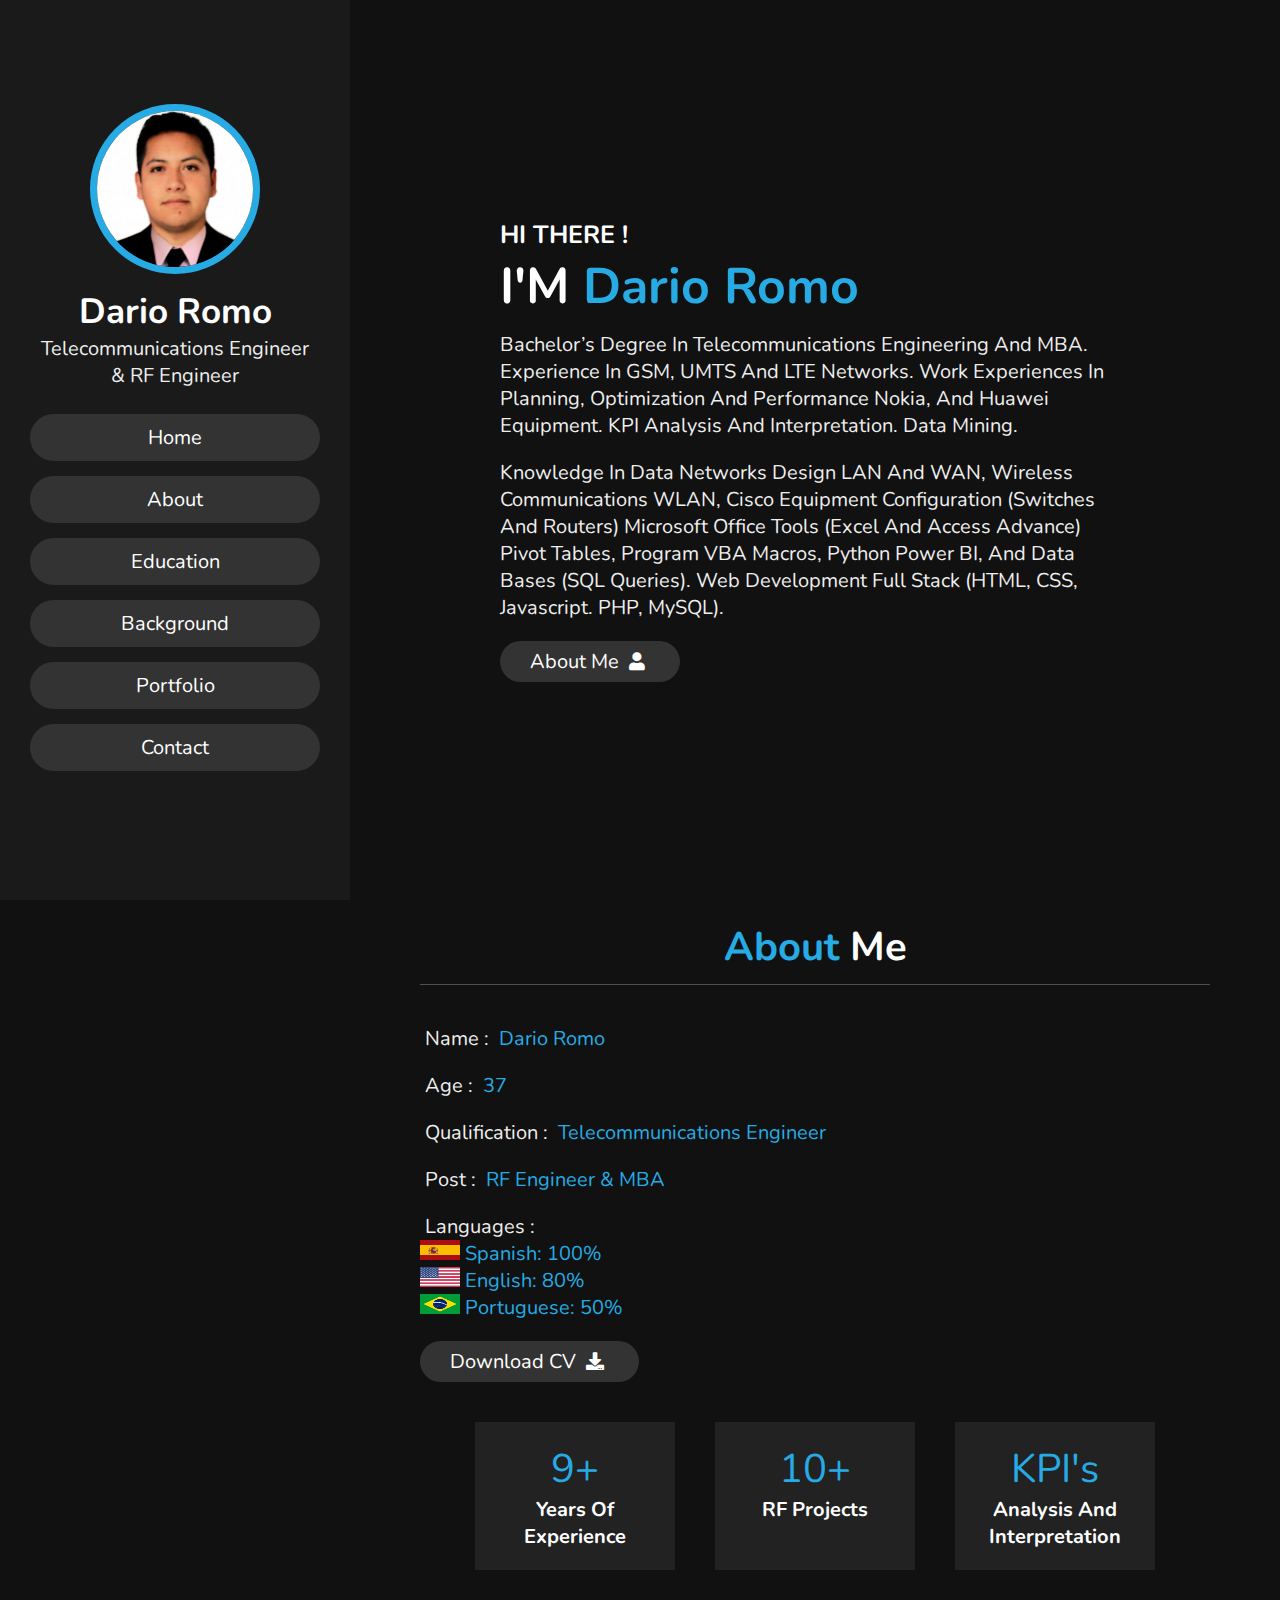
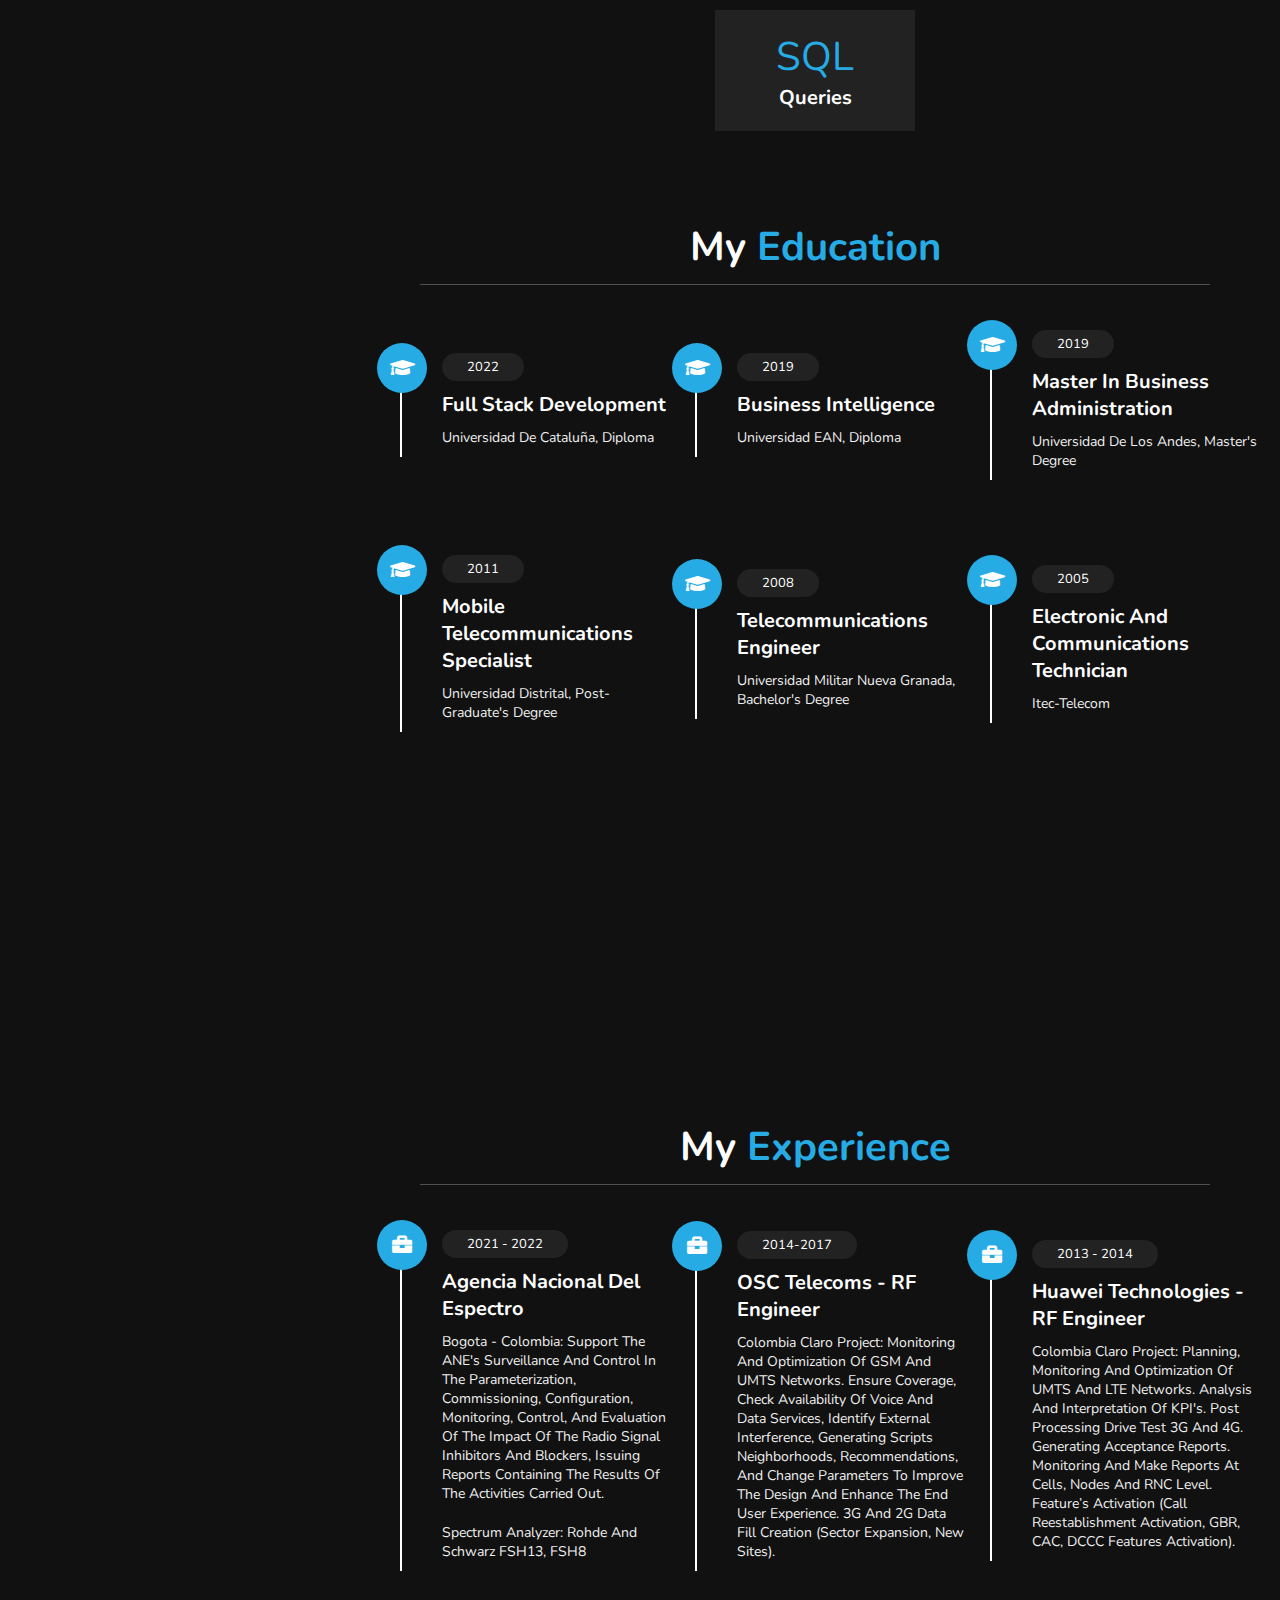
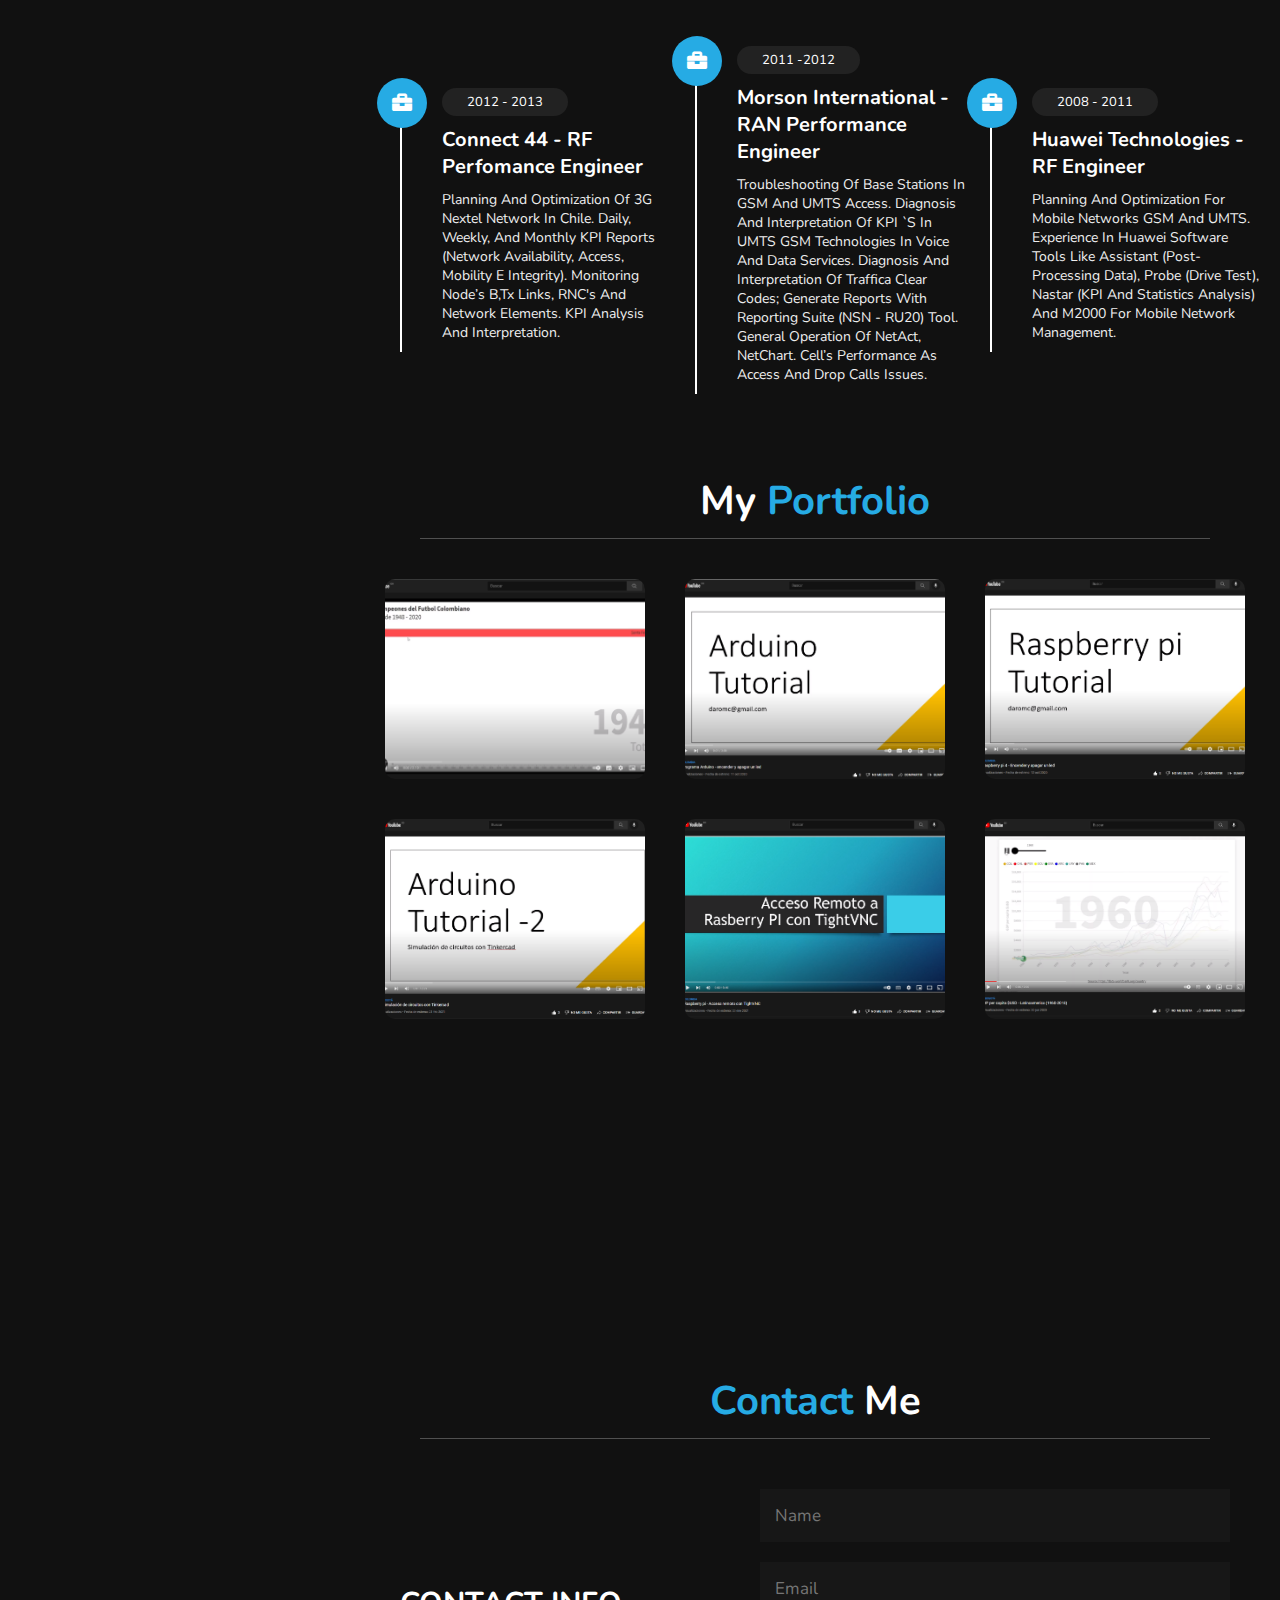
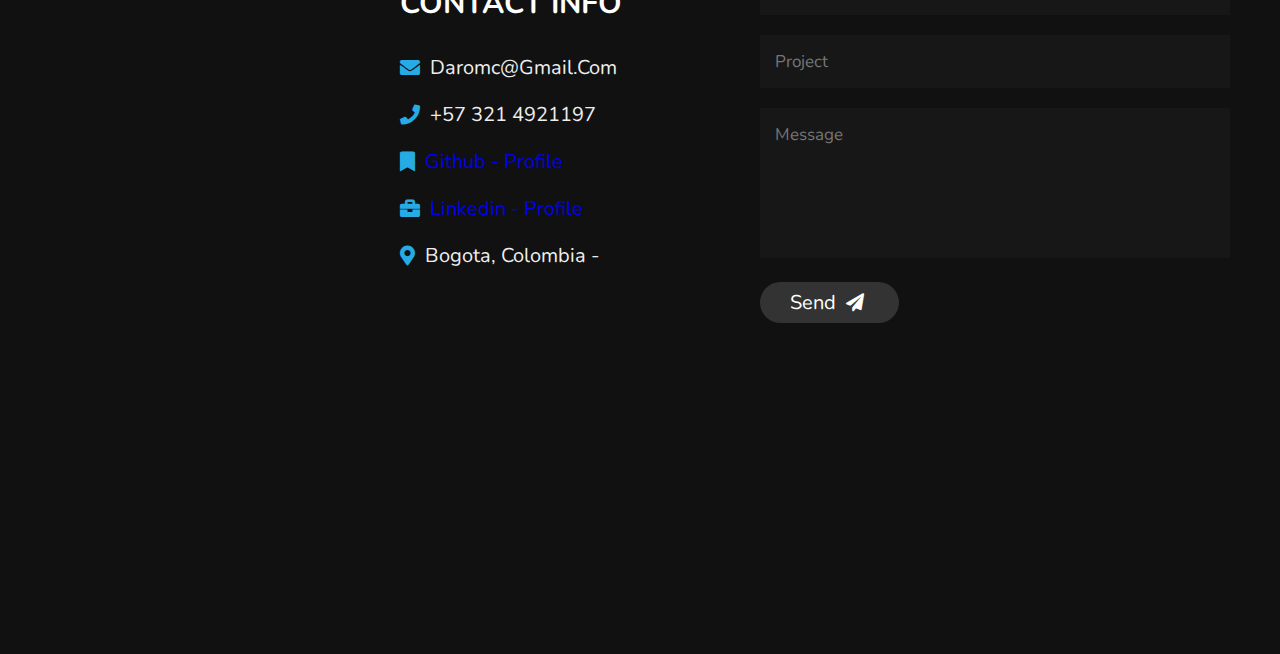
==== index.html @ 25e0a431 "first commit" ====
<!DOCTYPE html>
<html lang="en">
<head>
    <meta charset="UTF-8">
    <meta name="viewport" content="width=device-width, initial-scale=1.0">
    <title>Personal Portfolio Website - Dario Romo</title>

    <!-- font awesome cdn link  -->
    <link rel="stylesheet" href="https://cdnjs.cloudflare.com/ajax/libs/font-awesome/5.15.2/css/all.min.css">

    <!-- custom css file link  -->
    <link rel="stylesheet" href="style.css">

</head>
<body>
    
<!-- header section starts  -->

<header>

    <div class="user">
        <img src="images/Foto_Dario_Romo.jpg" alt="">
        <h3 class="name">Dario Romo</h3>
        <p class="post">Telecommunications Engineer</p>
        <p class="post">& RF Engineer</p>
    </div>

    <nav class="navbar">
        <ul>
            <li><a href="#home">Home</a></li>
            <li><a href="#about">About</a></li>
            <li><a href="#education">Education</a></li>
            <li><a href="#background">Background</a></li>
            <li><a href="#portfolio">Portfolio</a></li>
            <li><a href="#contact">Contact</a></li>
        </ul>
    </nav>

</header>

<!-- header section ends -->

<div id="menu" class="fas fa-bars"></div>

<!-- home section starts  -->

<section class="home" id="home">

    <h3>HI THERE !</h3>
    <h1>I'M <span>Dario Romo</span></h1>
    <p>Bachelor’s degree in telecommunications engineering and MBA. Experience in GSM, UMTS and LTE Networks. Work experiences in planning, optimization and performance Nokia, and Huawei equipment. KPI analysis and interpretation. Data mining.
    </p>
    <p>Knowledge in data networks design LAN and WAN, wireless communications WLAN, Cisco equipment configuration (switches and routers) Microsoft office tools (Excel and Access advance) pivot tables, program VBA macros, python Power BI, and data bases (SQL queries). Web development full stack (HTML, CSS, Javascript. PHP, MySQL).       
    </p>
    <a href="#about"><button class="btn">about me <i class="fas fa-user"></i></button></a>

</section>

<!-- home section ends -->

<!-- about section starts  -->

<section class="about" id="about">

<h1 class="heading"> <span>about</span> me </h1>

<div class="row">

    <div class="info">
        <h3> <span> Name : </span> Dario Romo </h3>
        <h3> <span> Age : </span> 37 </h3>
        <h3> <span> Qualification : </span> Telecommunications engineer </h3>
        <h3> <span> Post : </span> RF Engineer & MBA</h3>
        <h3> <span> Languages : </span>
            <p> </p>
            <p><img src="images/Espana.svg.png" width="40" height="20" /> Spanish: 100%</p> 
            <p><img src="images/american.png" width="40" height="20" /> English: 80%</p> 
            <p><img src="images/Brazil.svg.png" width="40" height="20" /> Portuguese: 50%</p> 
        </h3>

        <a href="images/Hoja_De_vida_Dario_Romo_.pdf"><button class="btn"> download CV <i class="fas fa-download"></i> </button></a>
    </div>

    <div class="counter">

        <div class="box">
            <span>9+</span>
            <h3>years of experience</h3>
        </div>

        <div class="box">
            <span>10+</span>
            <h3>RF projects</h3>
        </div>

        <div class="box">
            <span>KPI's</span>
            <h3>analysis and interpretation</h3>
        </div>

        <div class="box">
            <span>SQL</span>
            <h3>queries</h3>
        </div>

    </div>

</div>

</section>

<!-- about section ends -->

<!-- education section starts  -->

<section class="education" id="education">

<h1 class="heading"> my <span>education</span> </h1>

<div class="box-container">
    <div class="box">
        <i class="fas fa-graduation-cap"></i>
        <span>2022</span>
        <h3>Full Stack development</h3>
        <p>Universidad de Cataluña, diploma</p>
    </div>
    <div class="box">
        <i class="fas fa-graduation-cap"></i>
        <span>2019</span>
        <h3>Business intelligence</h3>
        <p>Universidad EAN, diploma</p>
    </div>
    <div class="box">
        <i class="fas fa-graduation-cap"></i>
        <span>2019</span>
        <h3>Master in business administration</h3>
        <p>Universidad de los andes, Master's degree</p>
    </div>
    <div class="box">
        <i class="fas fa-graduation-cap"></i>
        <span>2011</span>
        <h3>Mobile Telecommunications Specialist</h3>
        <p>Universidad Distrital, Post-graduate's degree</p>
    </div>
    <div class="box">
        <i class="fas fa-graduation-cap"></i>
        <span>2008</span>
        <h3>Telecommunications engineer</h3>
        <p>Universidad Militar Nueva Granada, bachelor's degree</p>
    </div>
    <div class="box">
        <i class="fas fa-graduation-cap"></i>
        <span>2005</span>
        <h3>Electronic and communications technician </h3>
        <p>Itec-Telecom</p>
    </div>
    
</div>

</section>

<!-- education section ends -->

<section class="background" id="background">

    <h1 class="heading"> my <span>Experience</span> </h1>
    
    <div class="box-container">
    
        <div class="box">
            <i class="fas fa-briefcase"></i>
            <span>2021 - 2022</span>
            <h3>Agencia Nacional del Espectro </h3>
            <p>Bogota - Colombia: Support the ANE's Surveillance and Control in the parameterization, commissioning, configuration, monitoring, control, and evaluation of the impact of the radio signal inhibitors and blockers, issuing reports containing the results of the activities carried out.</p>
            <p>Spectrum analyzer: Rohde and Schwarz FSH13, FSH8</p>
        </div>
    
        <div class="box">
            <i class="fas fa-briefcase"></i>
            <span>2014-2017</span>
            <h3>OSC Telecoms - RF Engineer</h3>
            <p>Colombia Claro Project: Monitoring and optimization of GSM and UMTS networks. Ensure coverage, check availability of voice and data services, identify external interference, generating scripts neighborhoods, recommendations, and change parameters to improve the design and enhance the end user experience. 3G and 2G Data Fill creation (Sector expansion, new sites).
            </p>
        </div>
    
        <div class="box">
            <i class="fas fa-briefcase"></i>
            <span>2013 - 2014</span>
            <h3>Huawei Technologies - RF engineer</h3>
            <p>Colombia Claro Project: Planning, monitoring and optimization of UMTS and LTE networks. Analysis and interpretation of KPI's. Post Processing drive test 3G and 4G. Generating acceptance reports. Monitoring and make reports at cells, nodes and RNC level. Feature’s activation (call reestablishment activation, GBR, CAC, DCCC features activation).</p>
        </div>
    
        <div class="box">
            <i class="fas fa-briefcase"></i>
            <span>2012 - 2013</span>
            <h3>Connect 44 - RF Perfomance engineer</h3>
            <p>Planning and optimization of 3G Nextel network in Chile. Daily, weekly, and monthly KPI reports (network availability, access, mobility e integrity). Monitoring Node’s B,Tx links, RNC's and network elements. KPI analysis and interpretation.</p>
        </div>
        <div class="box">
            <i class="fas fa-briefcase"></i>
            <span>2011 -2012</span>
            <h3>Morson International - RAN Performance engineer</h3>
            <p>Troubleshooting of base stations in GSM and UMTS access. Diagnosis and interpretation of KPI `s in UMTS GSM technologies in voice and data services. Diagnosis and interpretation of Traffica clear codes; generate reports with Reporting Suite (NSN - RU20) Tool. General Operation of NetAct, NetChart.  Cell’s performance as access and drop calls issues.</p>
        </div>
        <div class="box">
            <i class="fas fa-briefcase"></i>
            <span>2008 - 2011</span>
            <h3>Huawei Technologies - RF Engineer</h3>
            <p>Planning and optimization for mobile networks GSM and UMTS.  Experience in Huawei software tools like Assistant (post-processing data), Probe (drive test), Nastar (KPI and statistics analysis) and M2000 for mobile network management.  </p>
        </div>
    </div>
    
    </section>


<!-- portfolio section starts  -->

<section class="portfolio" id="portfolio">

<h1 class="heading"> my <span>portfolio</span> </h1>

<div class="box-container">

    <div class="box">
        <a href="https://www.youtube.com/watch?v=zx6g_84G9ZQ"><img src="images/portfolio_1.PNG" alt=""></a>
    </div>

    <div class="box">
        <a href="https://www.youtube.com/watch?v=OSh1gSaLNqo"><img src="images/portfolio_2.PNG" alt=""></a>
    </div>

    <div class="box">
        <a href="https://www.youtube.com/watch?v=_gYyM8Hf3VM"><img src="images/portfolio_3.PNG" alt=""></a>
    </div>

    <div class="box">
       <a href="https://www.youtube.com/watch?v=kjutAwCplL0"> <img src="images/portfolio_4.PNG" alt=""></a>
    </div>

    <div class="box">
        <a href="https://www.youtube.com/watch?v=0tsw7VEvhZE"><img src="images/portfolio_5.PNG" alt=""></a>
    </div>

    <div class="box">
        <a href="https://www.youtube.com/watch?v=JI5_rgGRyzE&ab_channel=daromc_01"><img src="images/portfolio_6.PNG" alt=""></a>
    </div>

</div>

</section>

<!-- portfolio section ends -->

<!-- contact section starts  -->

<section class="contact" id="contact">

<h1 class="heading"> <span>contact</span> me </h1>

<div class="row">

    <div class="content">

        <h3 class="title">contact info</h3>

        <div class="info">
            <h3> <i class="fas fa-envelope"></i>daromc@gmail.com</h3>
            <h3> <i class="fas fa-phone"></i> +57 321 4921197 </h3>
            <h3> <i class="fas fa-bookmark"></i><a href="https://github.com/daromc"> Github - profile </a></h3>
            <h3> <i class="fas fa-briefcase"></i><a href="https://www.linkedin.com/in/dario-fernando-romo-cabrera-b8348747/"> Linkedin - profile </a></h3>
            <h3> <i class="fas fa-map-marker-alt"></i> Bogota, Colombia - </h3>
        </div>

    </div>

    <form action="">

        <input type="text" placeholder="name" class="box">
        <input type="email" placeholder="email" class="box">
        <input type="text" placeholder="project" class="box">
        <textarea name="" id="" cols="30" rows="10" class="box message" placeholder="message"></textarea>
        <button type="submit" class="btn"> send <i class="fas fa-paper-plane"></i> </button>

    </form>

</div>

</section>

<!-- contact section ends -->


<!-- scroll top button  -->

<a href="#home" class="top">
    <img src="images/scroll-top-img.png" alt="">
</a>


<!-- jquery cdn link  -->
<script src="https://cdnjs.cloudflare.com/ajax/libs/jquery/3.6.0/jquery.min.js"></script>

<!-- custom js file link  -->
<script src="script.js"></script>


</body>
</html>
---- style.css ----
@import url('https://fonts.googleapis.com/css2?family=Nunito:wght@200;300;400;600&display=swap');

:root{
    --yellow:#26ABE4;
}

*{
    font-family: 'Nunito', sans-serif;
    margin:0; padding:0;
    box-sizing: border-box;
    text-decoration: none;
    outline: none; border:none;
    text-transform: capitalize;
    transition: all .2s linear;
}

*::selection{
    background:var(--yellow);
    color:#333;
}

html{
    font-size: 62.5%;
    overflow-x: hidden;
}

html::-webkit-scrollbar{
    width:1.4rem;
}

html::-webkit-scrollbar-track{
    background:#222;
}

html::-webkit-scrollbar-thumb{
    background:var(--yellow);
}

body{
    background:#111;
    overflow-x: hidden;
    padding-left: 35rem;
}

section{
    min-height: 100vh;
    padding:1rem;
}

.btn{
    padding:.7rem 3rem;
    background:#333;
    color:#fff;
    cursor: pointer;
    margin-top: 1rem;
    font-size: 2rem;
    border-radius: 5rem;
}

.btn i{
    padding:0 .5rem;
    font-size: 1.8rem;
}

.btn:hover{
    background:var(--yellow);
}

.heading{
    text-align: center;
    margin:0 6rem;
    font-size: 4rem;
    padding:1rem;
    border-bottom: .1rem solid #fff4;
    color:#fff;
}

.heading span{
    color:var(--yellow);
}

header{
    position: fixed;
    top:0; left:0;
    z-index: 1000;
    height:100%;
    width:35rem;
    background:#1a1a1a;
    display: flex;
    align-items: center;
    justify-content: center;
    flex-flow: column;
    text-align: center;
}

header .user img{
    height:17rem;
    width:17rem;
    border-radius: 50%;
    object-fit: cover;
    margin-bottom: 1rem;
    border:.7rem solid var(--yellow);
}

header .user .name{
    font-size: 3.5rem;
    color:#fff;
}

header .user .post{
    font-size: 2rem;
    color:#eee;
}

header .navbar{
    width:100%;
}

header .navbar ul{
    list-style: none;
    padding:1rem 3rem;
}


header .navbar ul li a{
    display: block;
    padding:1rem;
    margin:1.5rem 0;
    background:#333;
    color:#fff;
    font-size: 2rem;
    border-radius: 5rem;
}

header .navbar ul li a:hover{
    background:var(--yellow);
}

#menu{
    position: fixed;
    top:2rem; right:2rem;
    background:#333;
    color:#fff;
    cursor: pointer;
    font-size: 2.5rem;
    padding:1rem 1.5rem;
    z-index: 1000;
    display: none;
}

.home{
    display: flex;
    justify-content: center;
    flex-flow: column;
    padding:0 15rem;
}

.home h3{
    font-size: 2.5rem;
    color:#fff;
}

.home h1{
    font-size:5rem;
    color:#fff;
}

.home h1 span{
    color:var(--yellow);
}

.home p{
    font-size:2rem;
    color:#eee;
    padding: 1rem 0;
}

.about .row{
    display: flex;
    align-items: center;
    justify-content: center;
    flex-wrap: wrap;
    padding:1rem 0;
}

.about .row .info{
    flex:1 1 48rem;
    padding:2rem 1rem;
    padding-left: 6rem;
}

.about .row .info h3{
    font-size: 2rem;
    color:var(--yellow);
    padding:1rem 0;
    font-weight: normal;
}

.about .row .info h3 span{
    color:#eee;
    padding:0 .5rem;
}

.about .row .counter{
    flex:1 1 48rem;
    display: flex;
    justify-content: center;
    flex-wrap: wrap;
}

.about .row .counter .box{
    width:20rem;
    background:#222;
    text-align: center;
    padding: 2rem;
    margin:2rem;
}

.about .row .counter .box span{
    font-size: 4rem;
    color:var(--yellow);
}

.about .row .counter .box h3{
    font-size: 2rem;
    color:#fff;
}

.education .box-container{
    display: flex;
    align-items: center;
    justify-content: space-between;
    flex-wrap: wrap;
    padding:1rem 0;
    padding-left: 3rem;
}

.education .box-container .box{
    width:27rem;
    margin:4rem 1rem;
    padding-left: 4rem;
    border-left: .2rem solid #fff;
    position: relative;
}

.education .box-container .box span{
    font-size: 1.3rem;
    background:#222;
    color:#fff;
    border-radius: 5rem;
    padding:.5rem 2.5rem;
}

.education .box-container .box h3{
    font-size: 2rem;
    color:#fff;
    padding-top: 1.5rem;
}

.education .box-container .box p{
    font-size: 1.4rem;
    color:#eee;
    padding: 1rem 0;
}

.education .box-container .box i{
    position: absolute;
    top:-1.5rem; left:-2.5rem;
    height:5rem;
    width: 5rem;
    border-radius: 50%;
    line-height: 5rem;
    text-align: center;
    font-size: 2rem;
    color:#fff;
    background:var(--yellow);
}












.background .box-container{
    display: flex;
    align-items: center;
    justify-content: space-between;
    flex-wrap: wrap;
    padding:1rem 0;
    padding-left: 3rem;
}

.background .box-container .box{
    width:27rem;
    margin:4rem 1rem;
    padding-left: 4rem;
    border-left: .2rem solid #fff;
    position: relative;
}

.background .box-container .box span{
    font-size: 1.3rem;
    background:#222;
    color:#fff;
    border-radius: 5rem;
    padding:.5rem 2.5rem;
}

.background .box-container .box h3{
    font-size: 2rem;
    color:#fff;
    padding-top: 1.5rem;
}

.background .box-container .box p{
    font-size: 1.4rem;
    color:#eee;
    padding: 1rem 0;
}

.background .box-container .box i{
    position: absolute;
    top:-1.5rem; left:-2.5rem;
    height:5rem;
    width: 5rem;
    border-radius: 50%;
    line-height: 5rem;
    text-align: center;
    font-size: 2rem;
    color:#fff;
    background:var(--yellow);
}




















.portfolio .box-container{
    display: flex;
    align-items: center;
    justify-content: center;
    flex-wrap: wrap;
    padding:2rem 0;
}

.portfolio .box-container .box{
    height: 20rem;
    width:26rem;
    border-radius: 1rem;
    margin:2rem;
    overflow: hidden;
    cursor: pointer;
}

.portfolio .box-container .box img{
    height:100%;
    width:100%;
    object-fit: cover;
}

.portfolio .box-container .box:hover img{
    transform: scale(1.2);
}

.contact .row{
    display: flex;
    align-items: center;
    justify-content: center;
    flex-wrap: wrap;
}

.contact .row .content{
    flex:1 1 30rem;
    padding:4rem;
    padding-bottom: 0;
}

.contact .row form{
    flex:1 1 45rem;
    padding:2rem;
    margin:2rem;
    margin-bottom: 4rem;
}

.contact .row form .box{
    padding:1.5rem;
    margin:1rem 0;
    background:#3333;
    color:#fff;
    text-transform: none;
    font-size: 1.7rem;
    width:100%;
}

.contact .row form .box::placeholder{
    text-transform: capitalize;
}

.contact .row form .message{
    height: 15rem;
    resize: none;
}

.contact .row .content .title{
    text-transform: uppercase;
    color:#fff;
    font-size: 3rem;
    padding-bottom: 2rem;
}

.contact .row .content .info h3{
    display: flex;
    align-items: center;
    font-size: 2rem;
    color:#eee;
    padding:1rem 0;
    font-weight: normal;
}

.contact .row .content .info h3 i{
    padding-right: 1rem;
    color:var(--yellow);
}

.top{
    position: fixed;
    bottom:7.5rem; right: 2rem;
    z-index: 100;
    display: none;
}



















/* media queries  */

@media (max-width:1200px){

    html{
        font-size: 55%;
    }

    .home{
        padding:1rem 4rem;
    }

}

@media (max-width:991px){

   header{
       left:-120%;
   }

   #menu{
       display: block;
   }

   header.toggle{
    left:0%;
   }

   body{
       padding:0;
   }

}

@media (max-width:768px){

    html{
        font-size: 50%;
    }
 
 }

@media (max-width:400px){

    header{
        width: 100vw;
    }

    .heading{
        margin:0 3rem;
    }

    .about .row .counter .box{
        width: 100%;
    }
 
    .education .box-container .box{
        width:100%;
    }

    .portfolio .box-container .box{
        width:100%;
    }

    .contact .row form{
        margin:3rem 0;
    }

 }
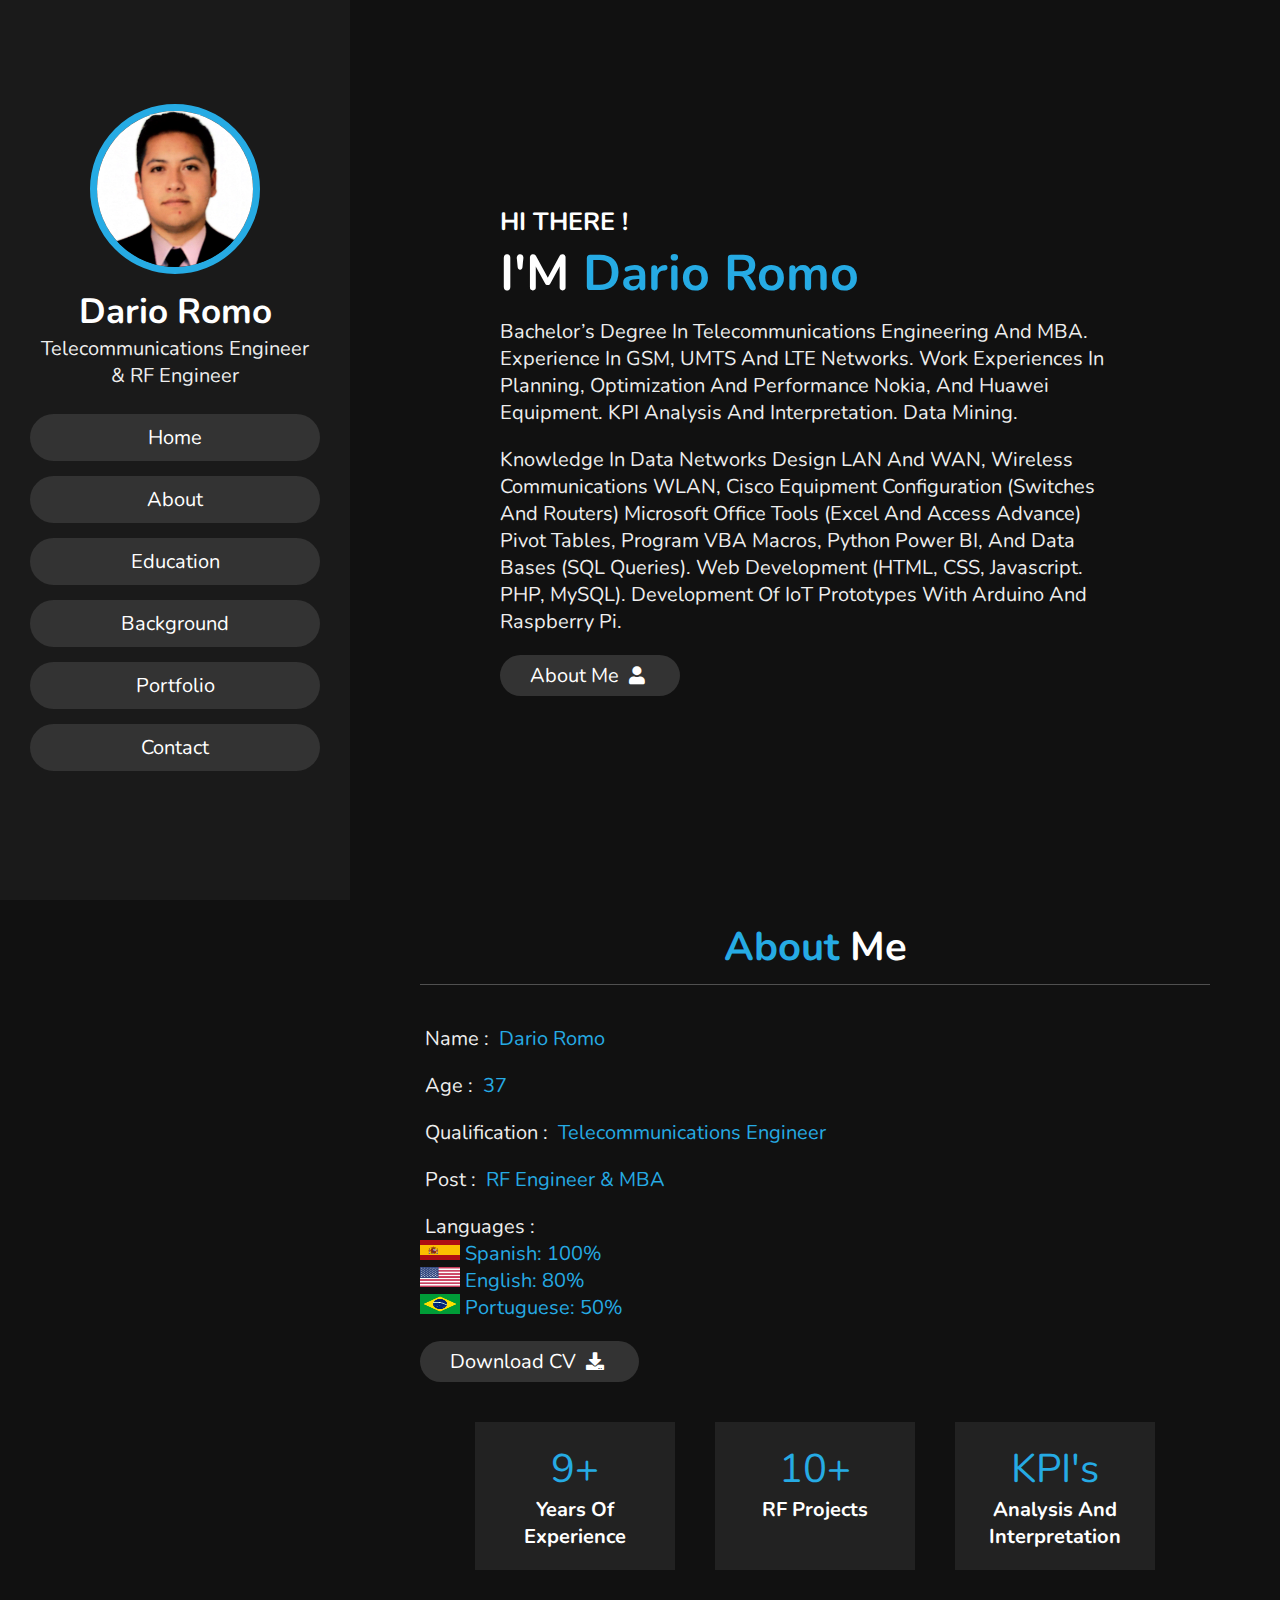
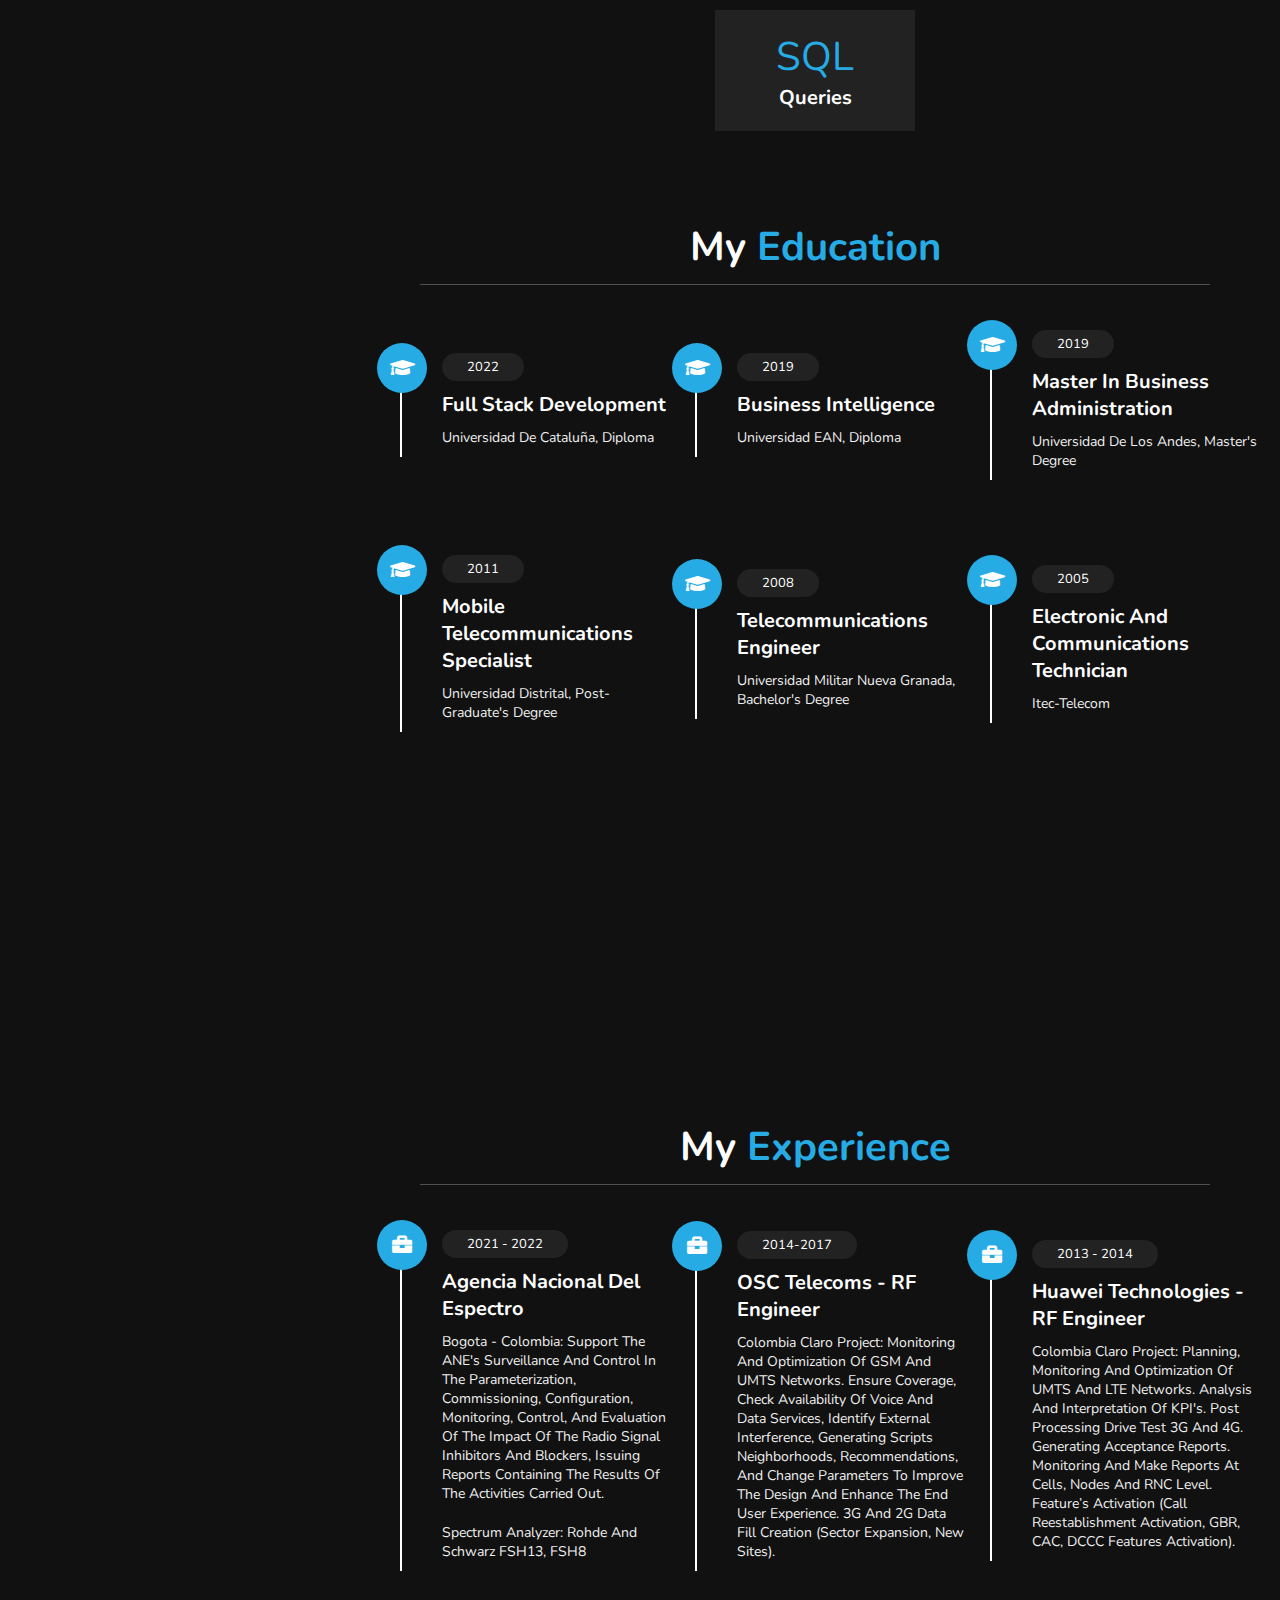
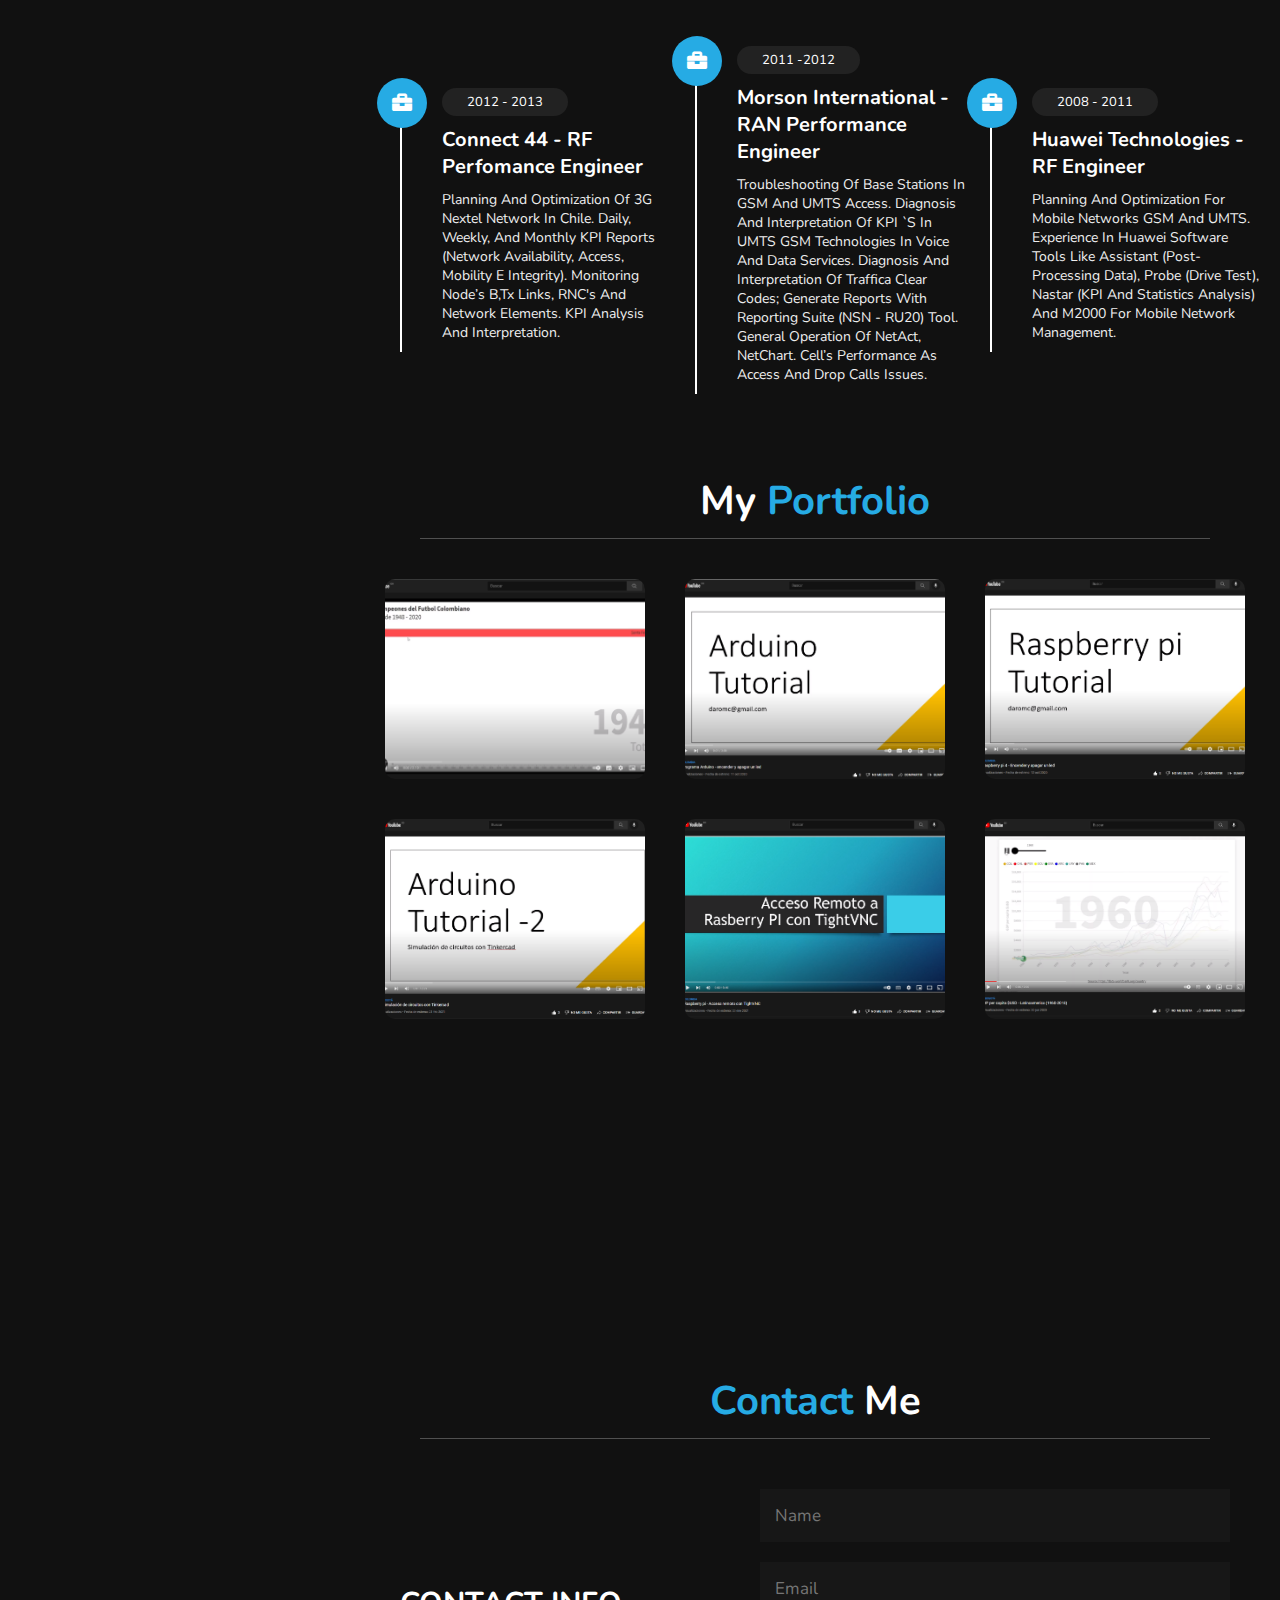
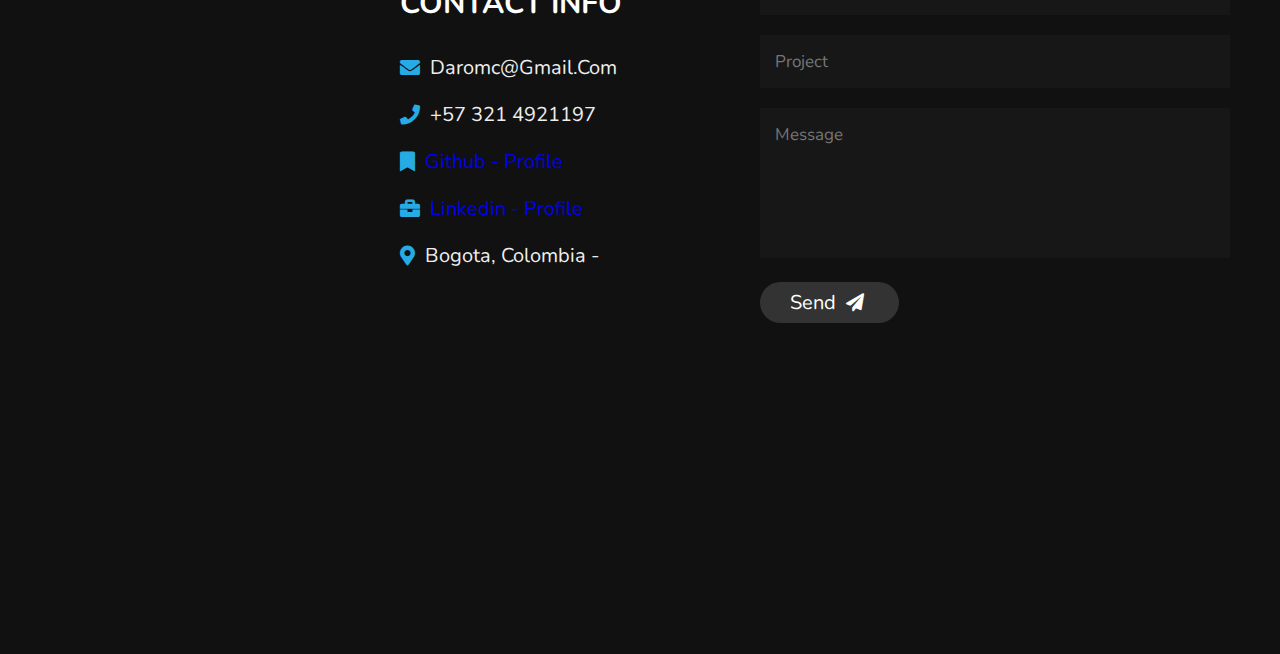
==== commit 3beae7de: "second commit" ====
--- a/index.html
+++ b/index.html
@@ -50,7 +50,7 @@
     <h1>I'M <span>Dario Romo</span></h1>
     <p>Bachelor’s degree in telecommunications engineering and MBA. Experience in GSM, UMTS and LTE Networks. Work experiences in planning, optimization and performance Nokia, and Huawei equipment. KPI analysis and interpretation. Data mining.
     </p>
-    <p>Knowledge in data networks design LAN and WAN, wireless communications WLAN, Cisco equipment configuration (switches and routers) Microsoft office tools (Excel and Access advance) pivot tables, program VBA macros, python Power BI, and data bases (SQL queries). Web development full stack (HTML, CSS, Javascript. PHP, MySQL).       
+    <p>Knowledge in data networks design LAN and WAN, wireless communications WLAN, Cisco equipment configuration (switches and routers) Microsoft office tools (Excel and Access advance) pivot tables, program VBA macros, python Power BI, and data bases (SQL queries). Web development (HTML, CSS, Javascript. PHP, MySQL). Development of IoT prototypes with Arduino and Raspberry pi.       
     </p>
     <a href="#about"><button class="btn">about me <i class="fas fa-user"></i></button></a>
 
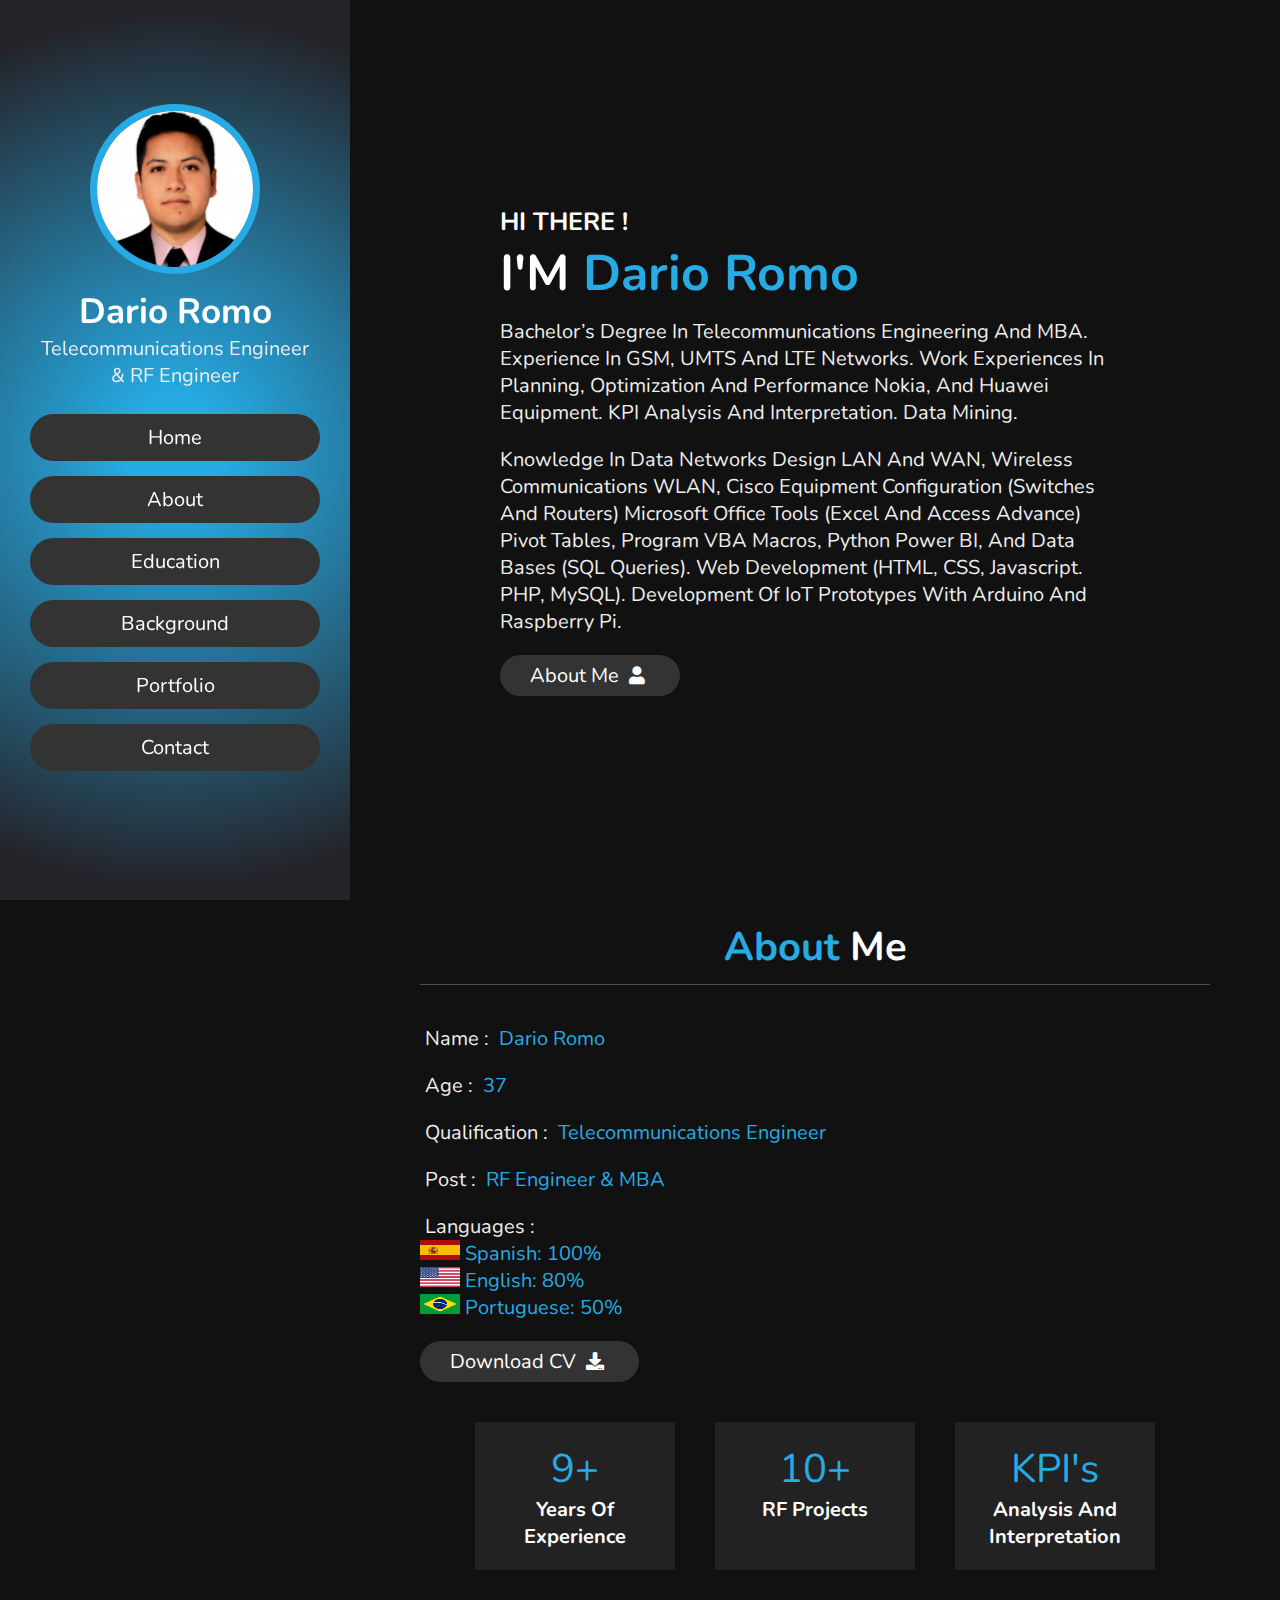
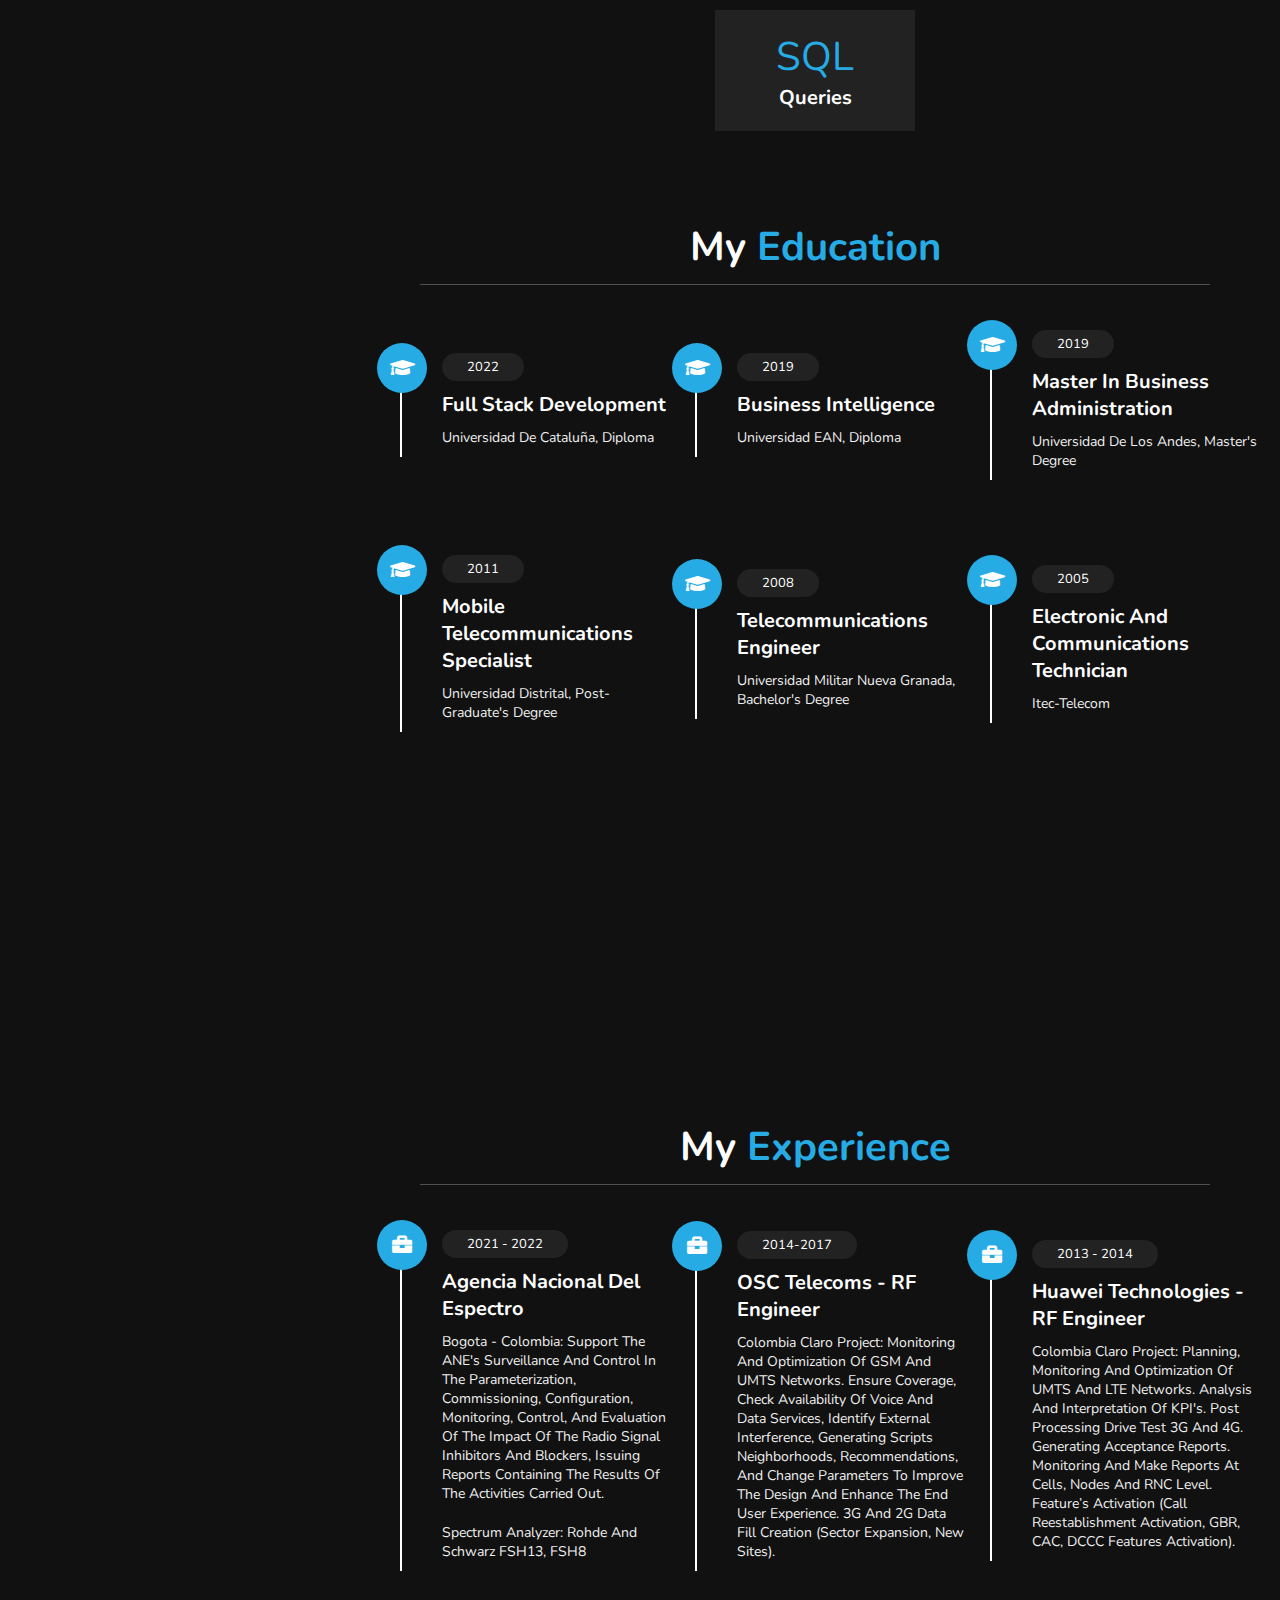
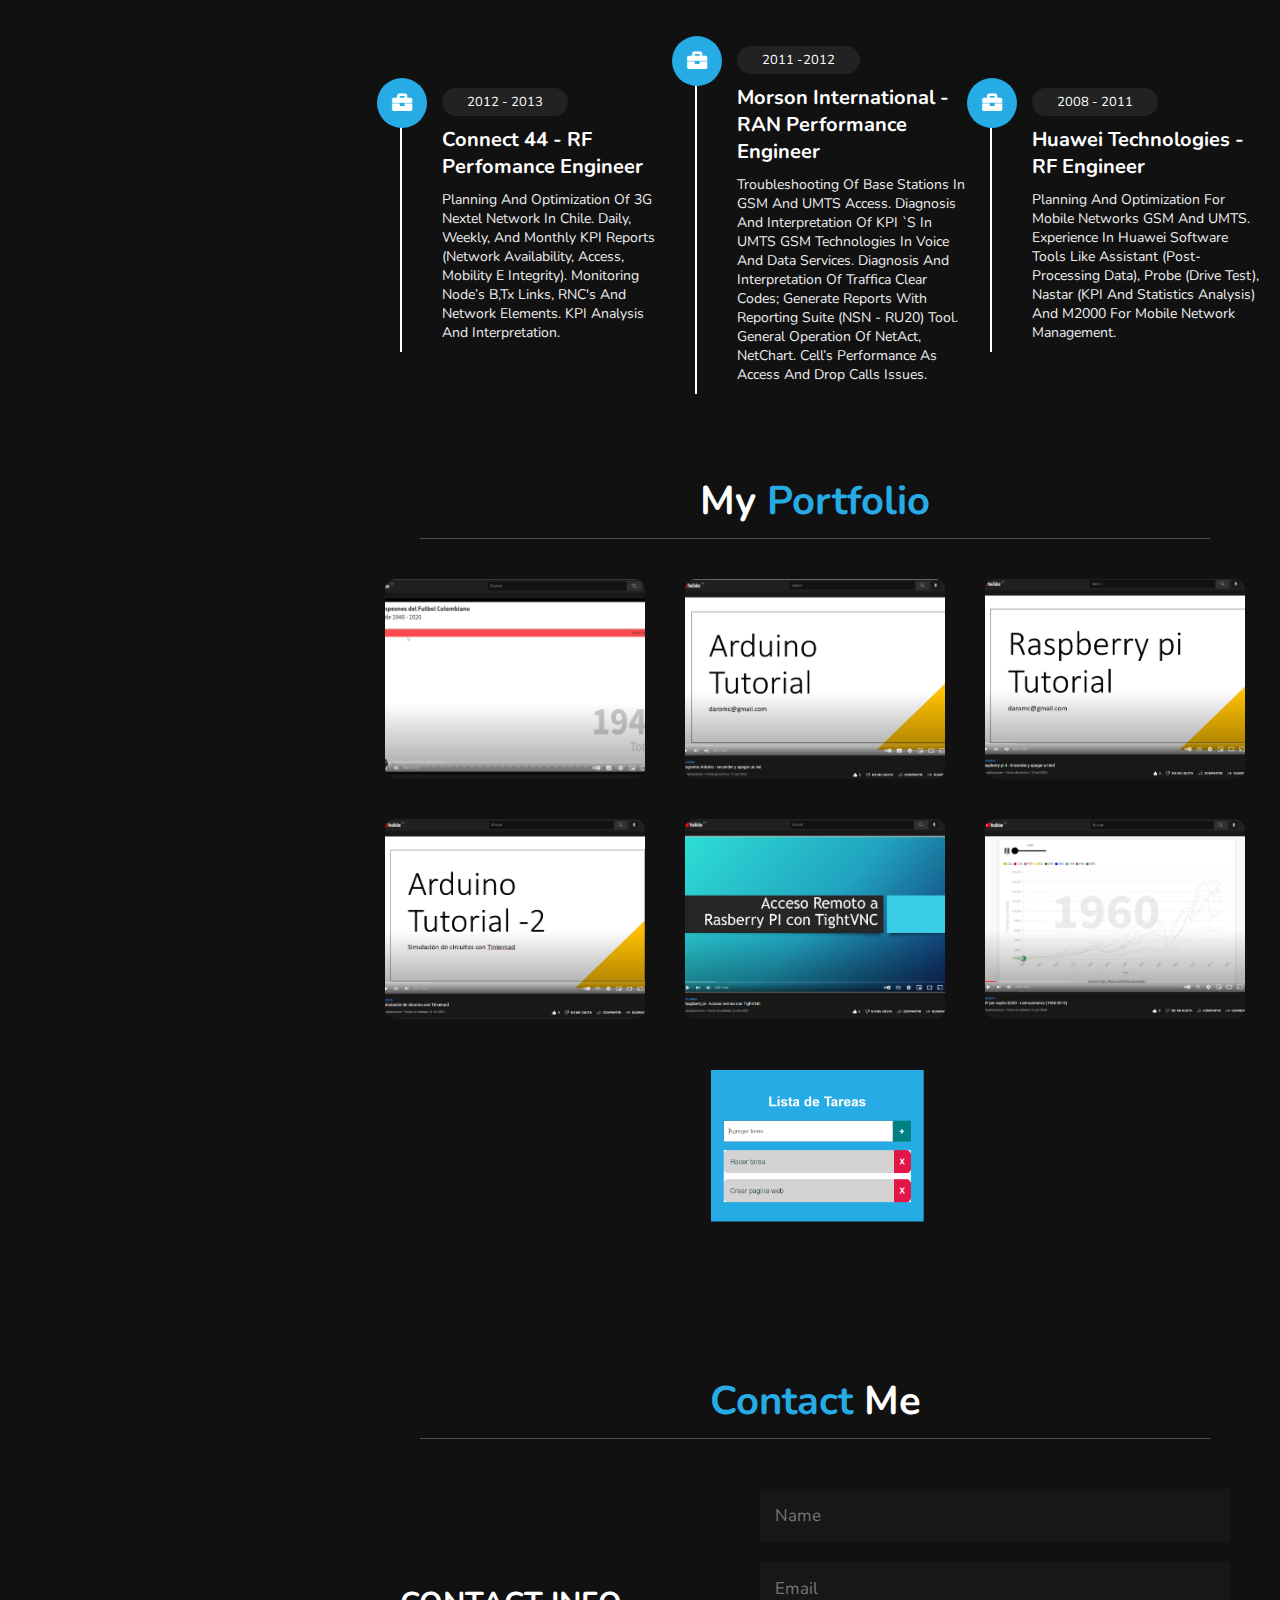
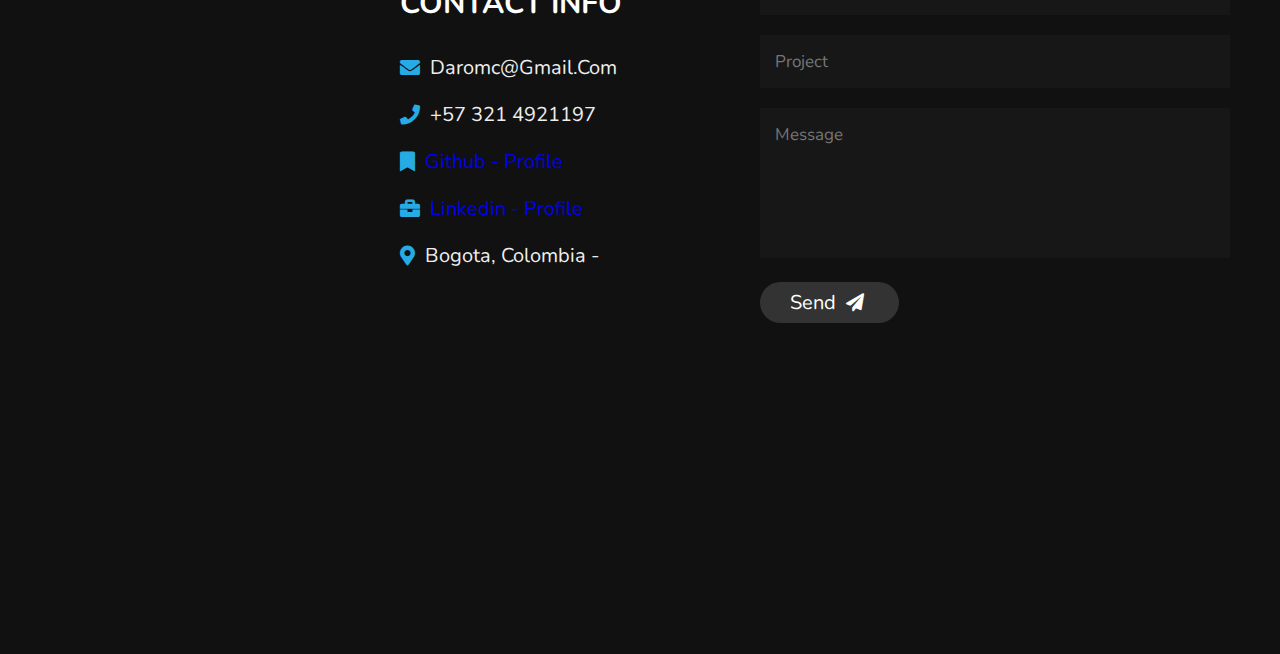
==== commit a128e1c2: "4th commit to_do_list" ====
--- a/index.html
+++ b/index.html
@@ -244,6 +244,9 @@
     <div class="box">
         <a href="https://www.youtube.com/watch?v=JI5_rgGRyzE&ab_channel=daromc_01"><img src="images/portfolio_6.PNG" alt=""></a>
     </div>
+    <div class="box">
+        <a href="/todolist/Lista.html"><img src="images/portfolio_7.PNG" alt=""></a>
+    </div>
 
 </div>
 
--- a/style.css
+++ b/style.css
@@ -86,6 +86,7 @@
     height:100%;
     width:35rem;
     background:#1a1a1a;
+    background: radial-gradient(circle, rgba(38,171,228,1)  10%,  rgba(36,36,42,1) 90%);
     display: flex;
     align-items: center;
     justify-content: center;
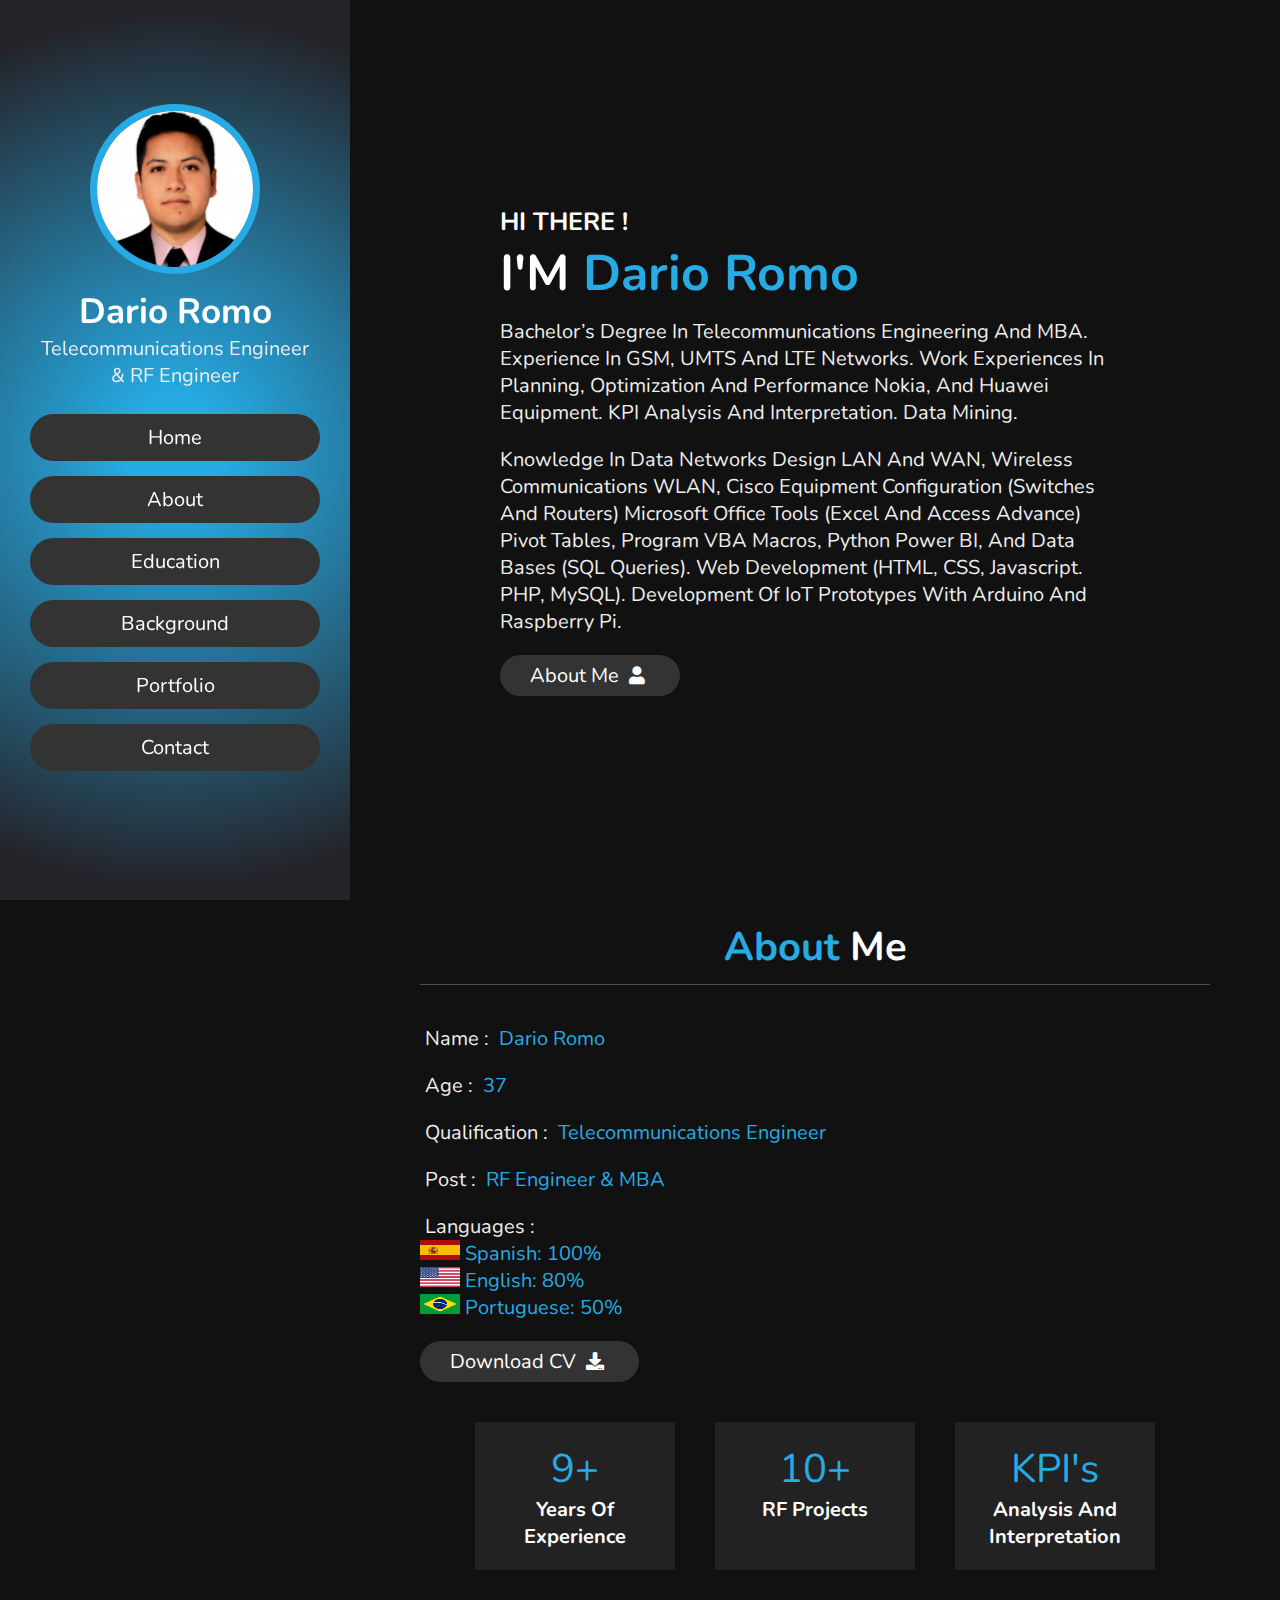
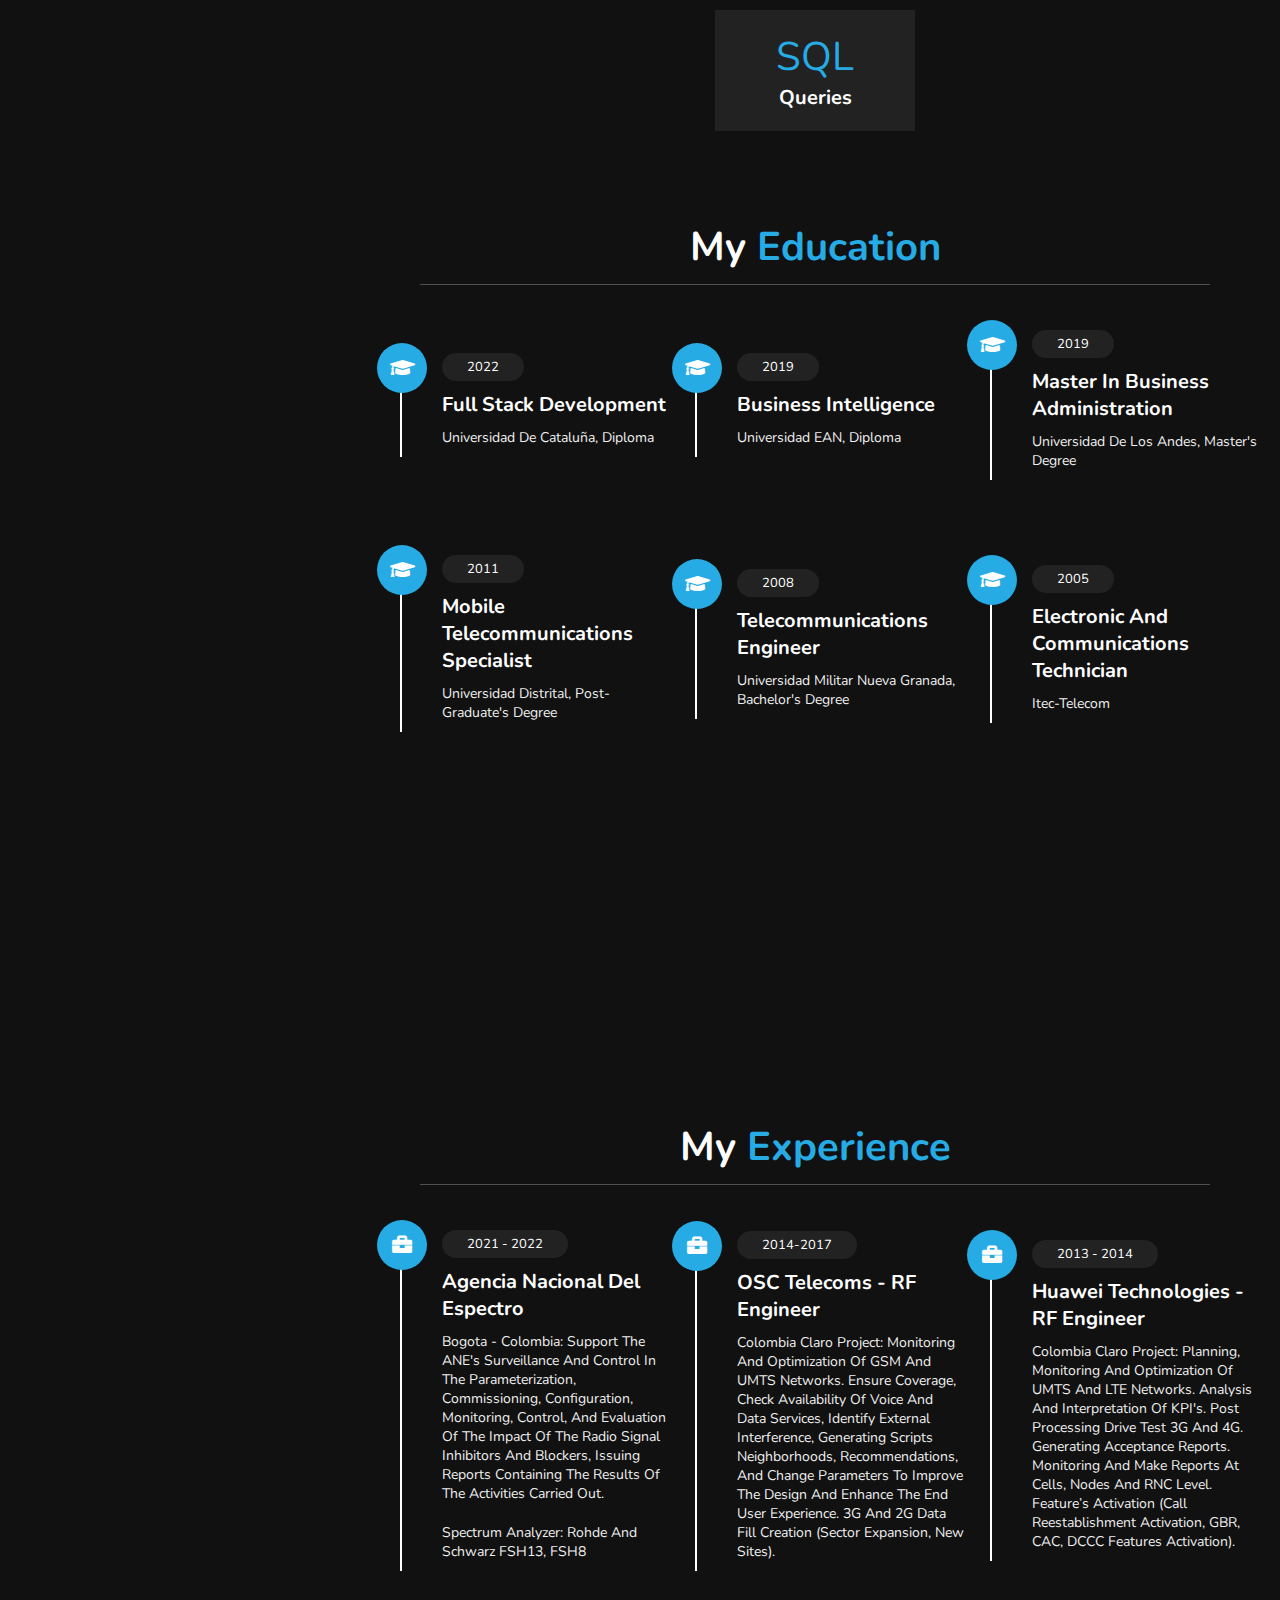
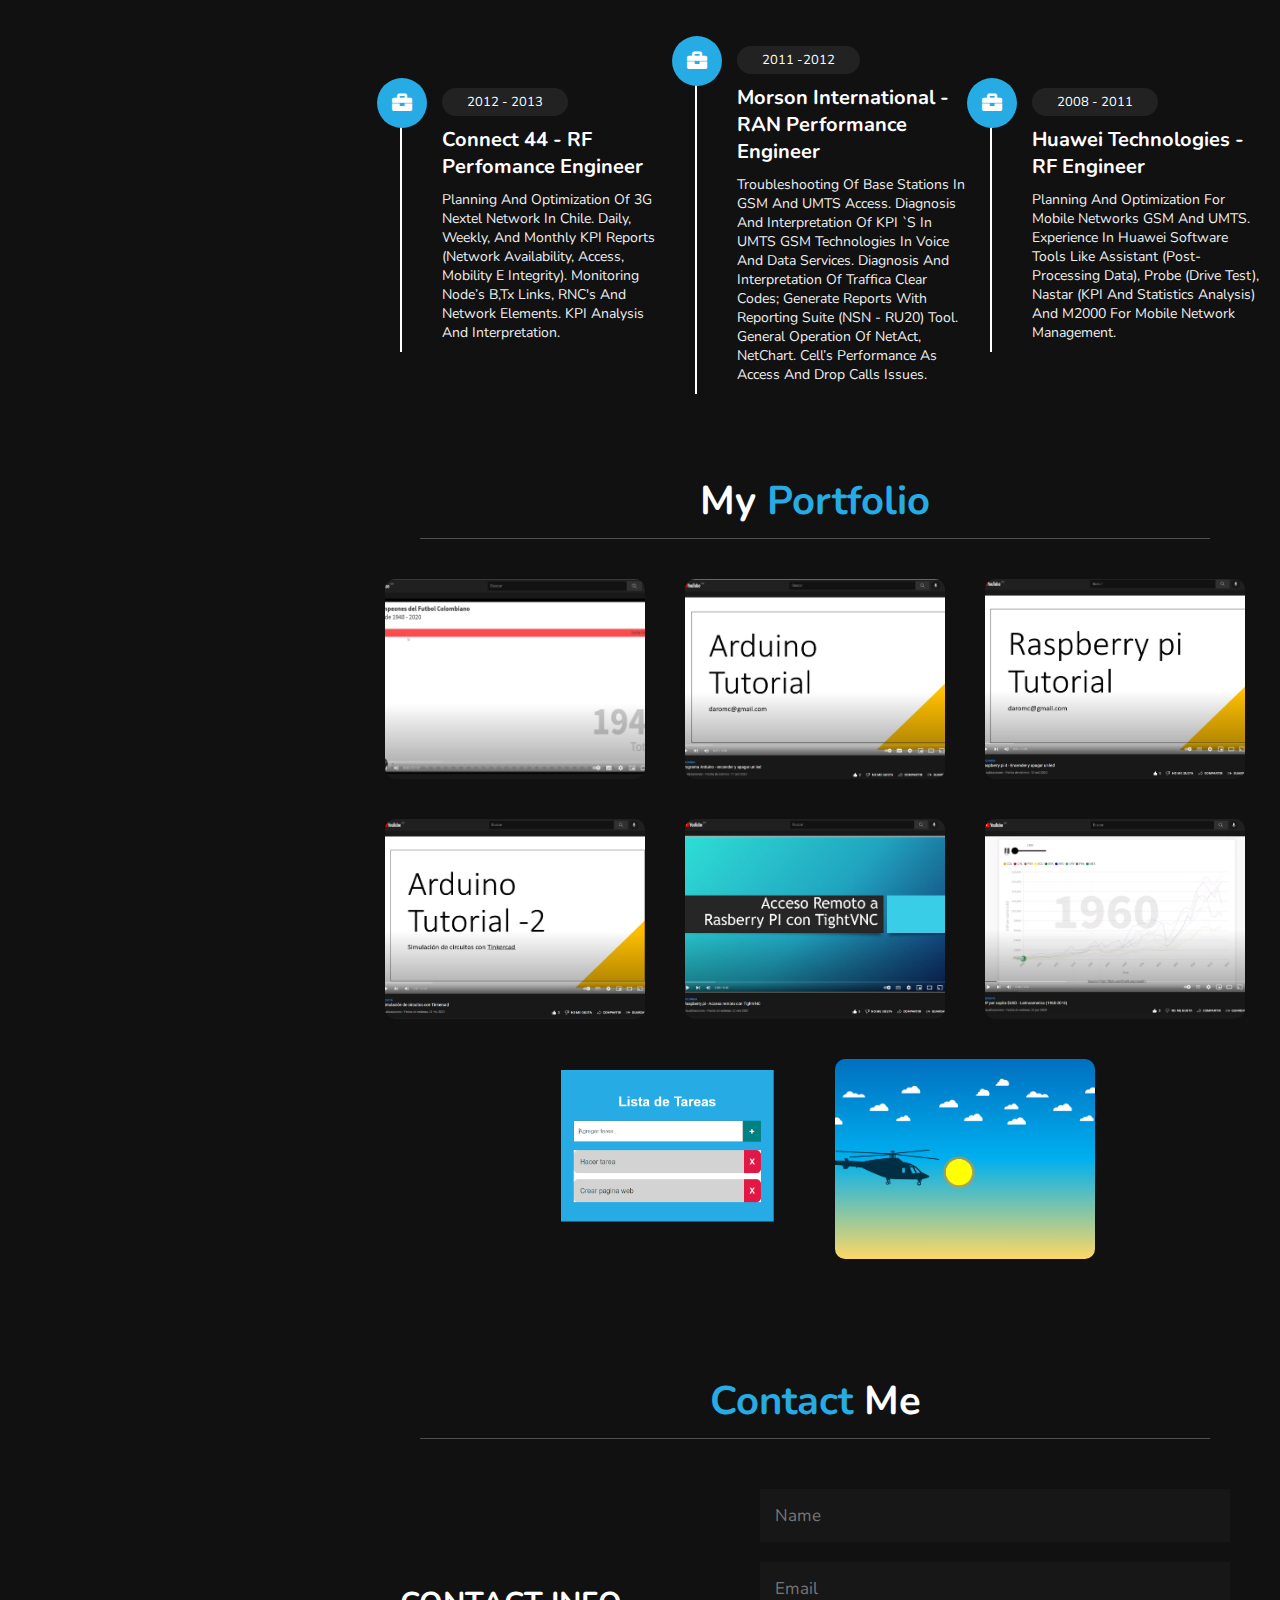
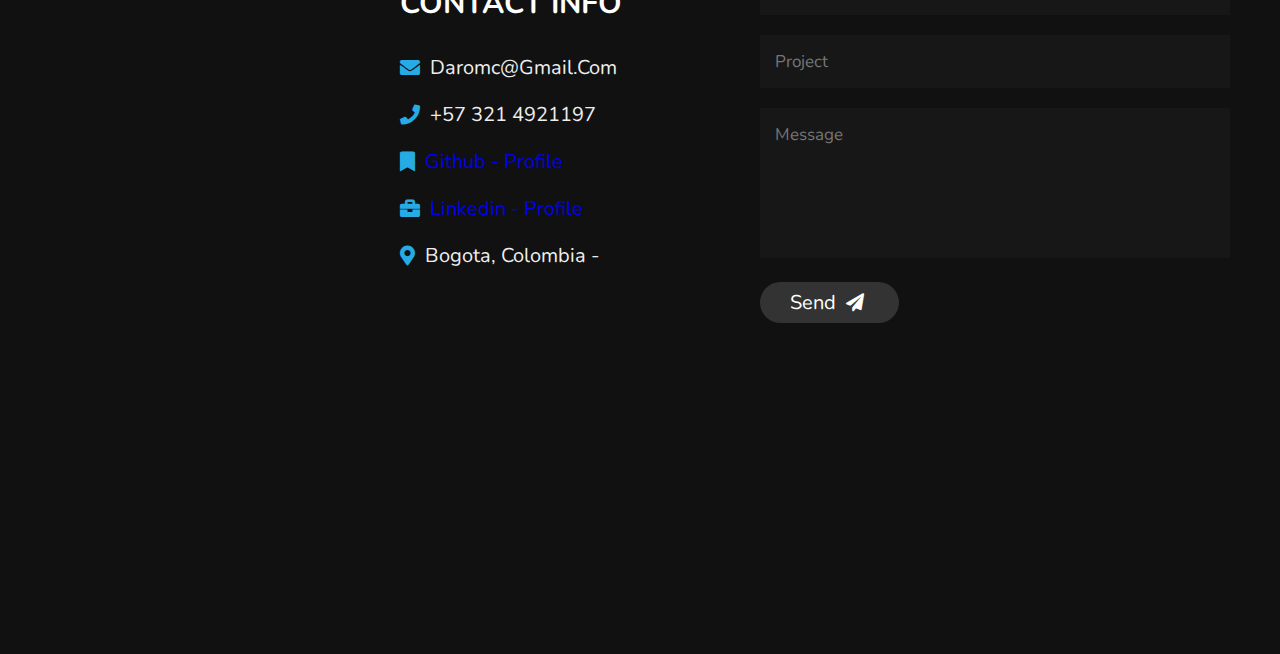
==== commit 985ee741: "5th animacion" ====
--- a/index.html
+++ b/index.html
@@ -247,6 +247,9 @@
     <div class="box">
         <a href="/todolist/Lista.html"><img src="images/portfolio_7.PNG" alt=""></a>
     </div>
+    <div class="box">
+        <a href="/animacion/index.html"><img src="images/portfolio_8.PNG" alt=""></a>
+    </div>
 
 </div>
 
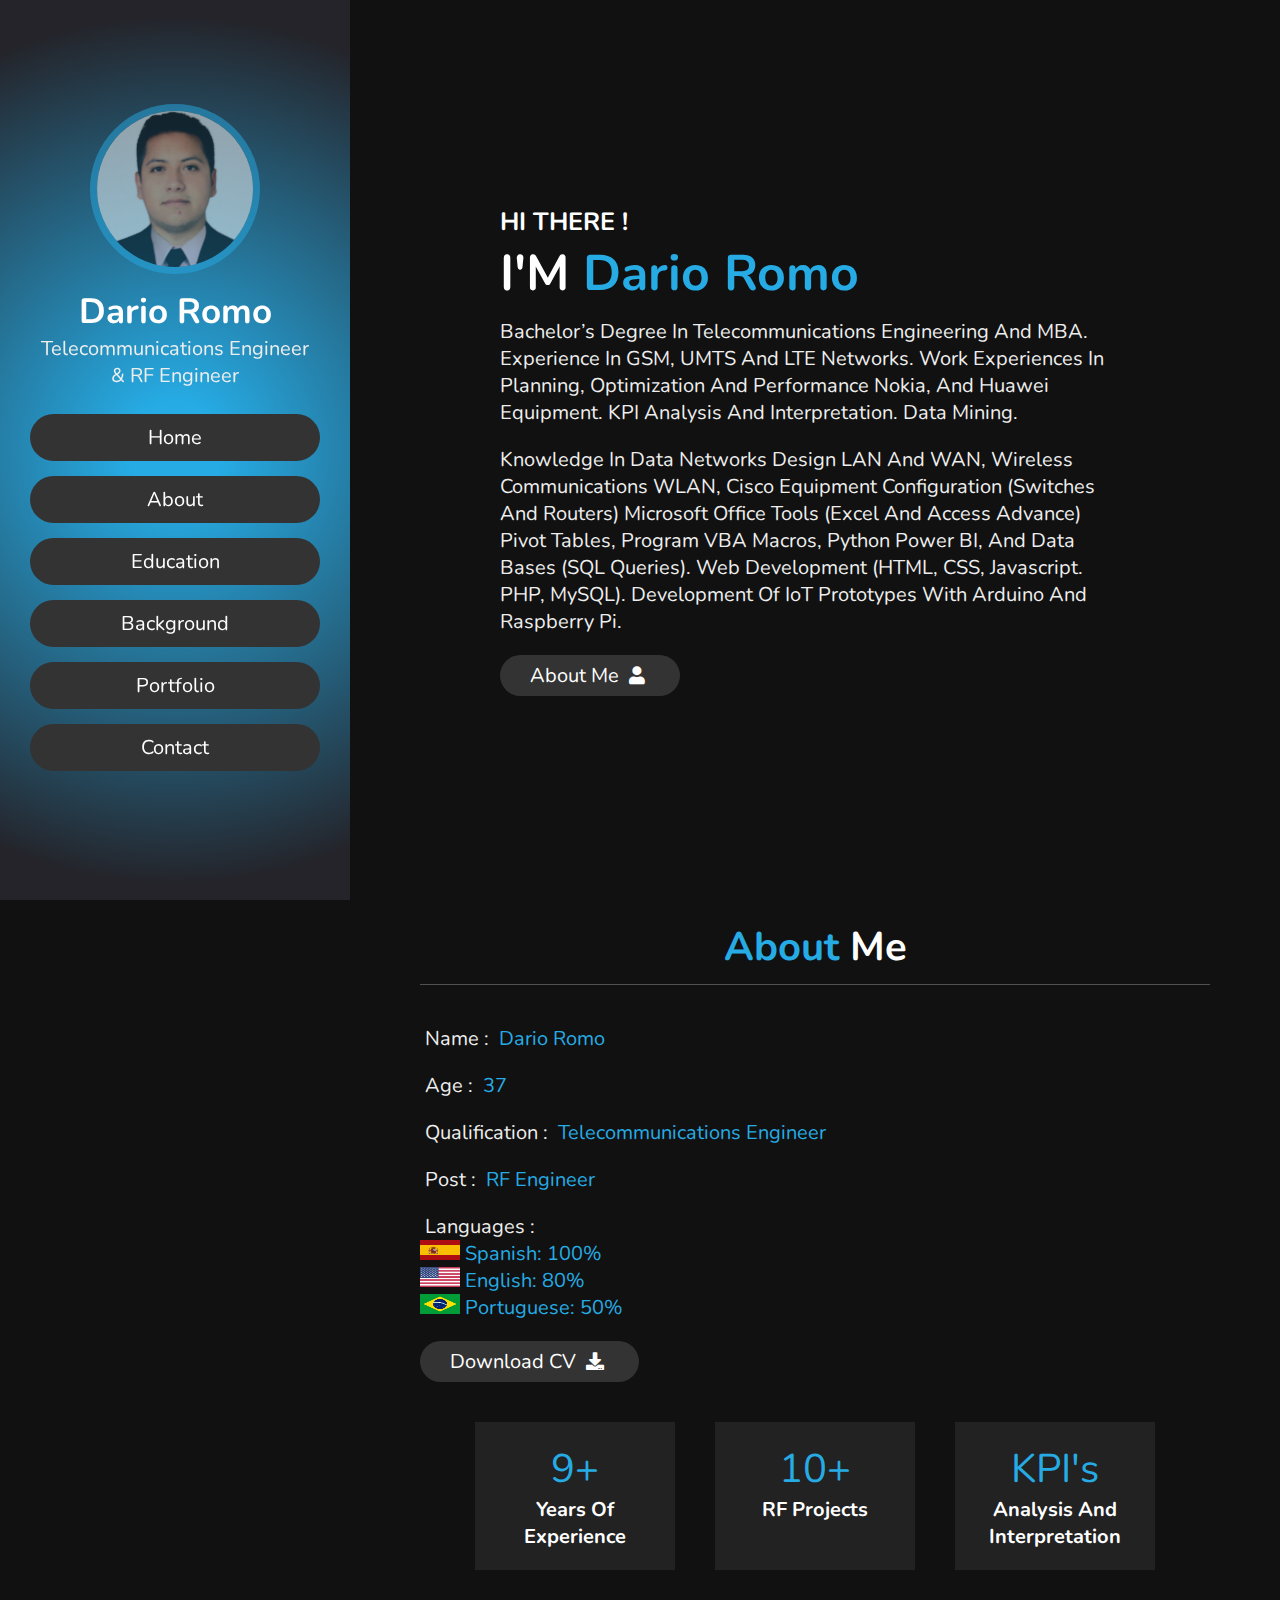
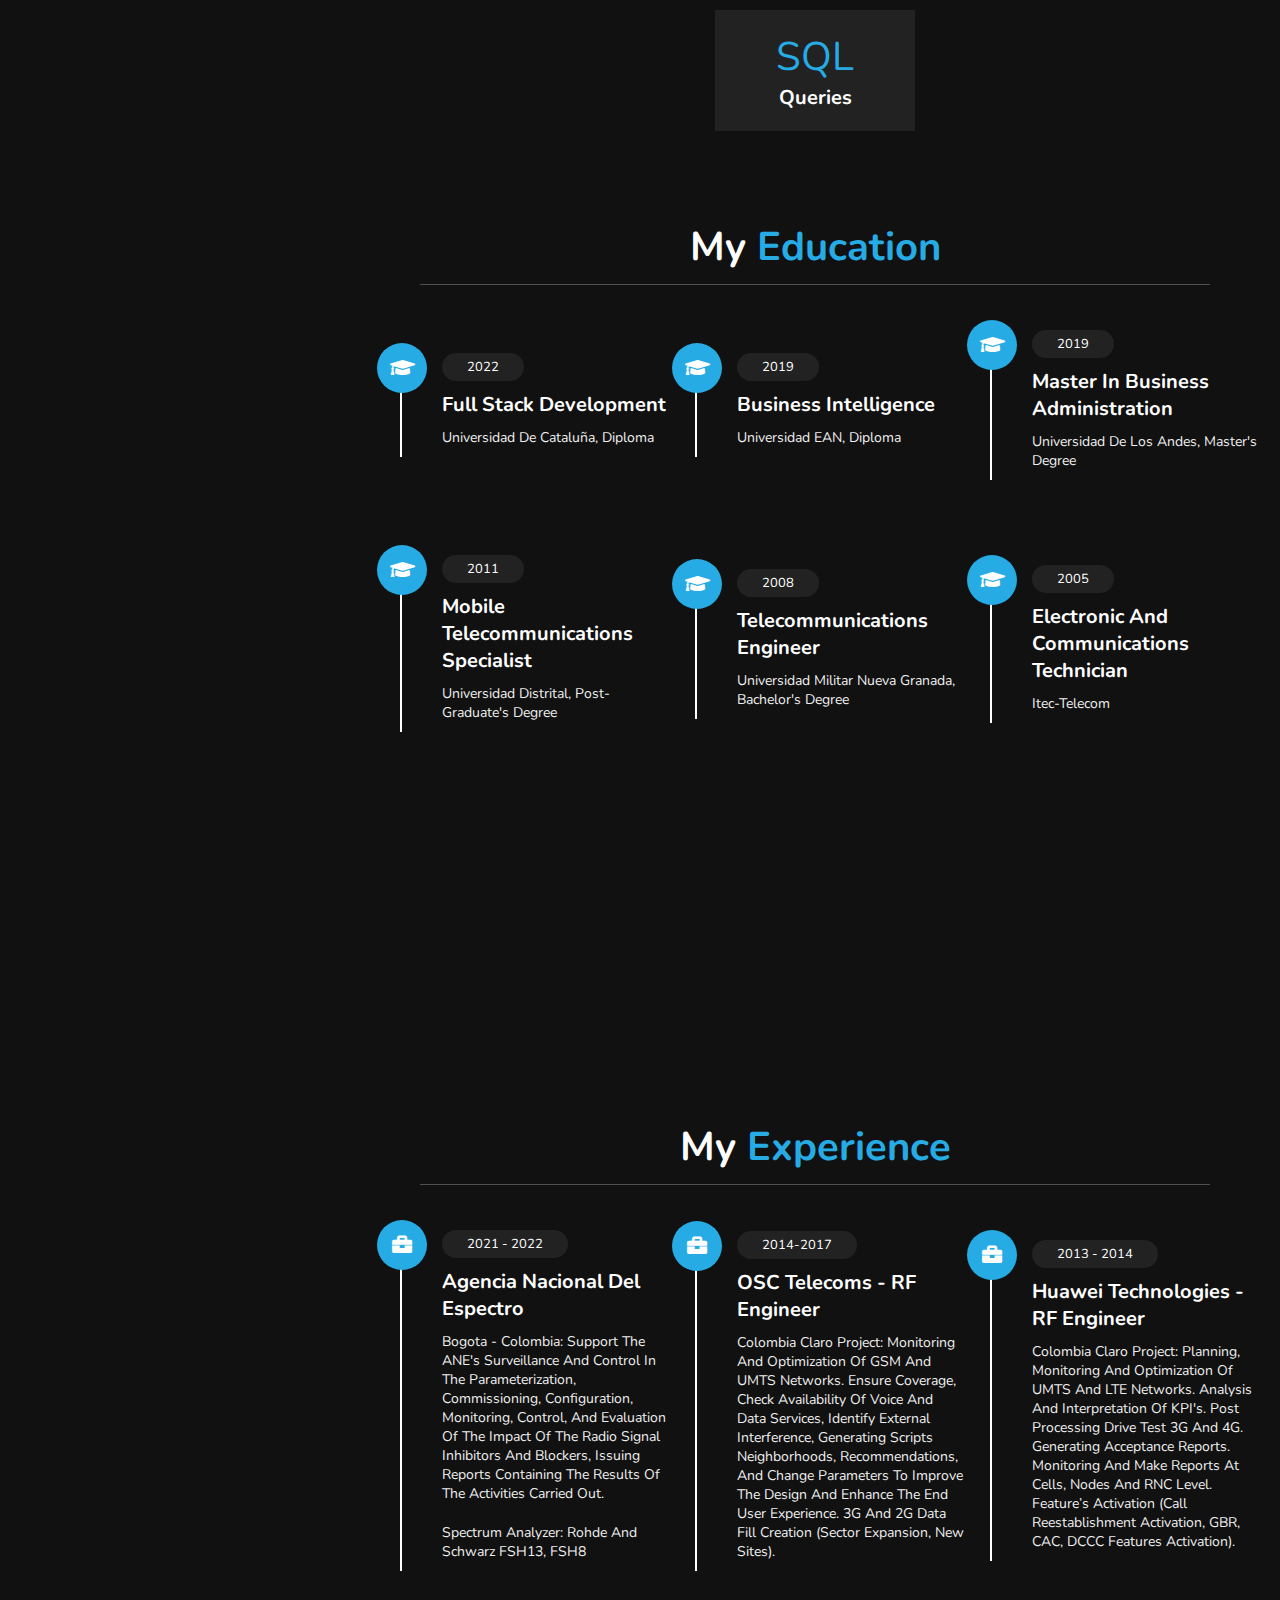
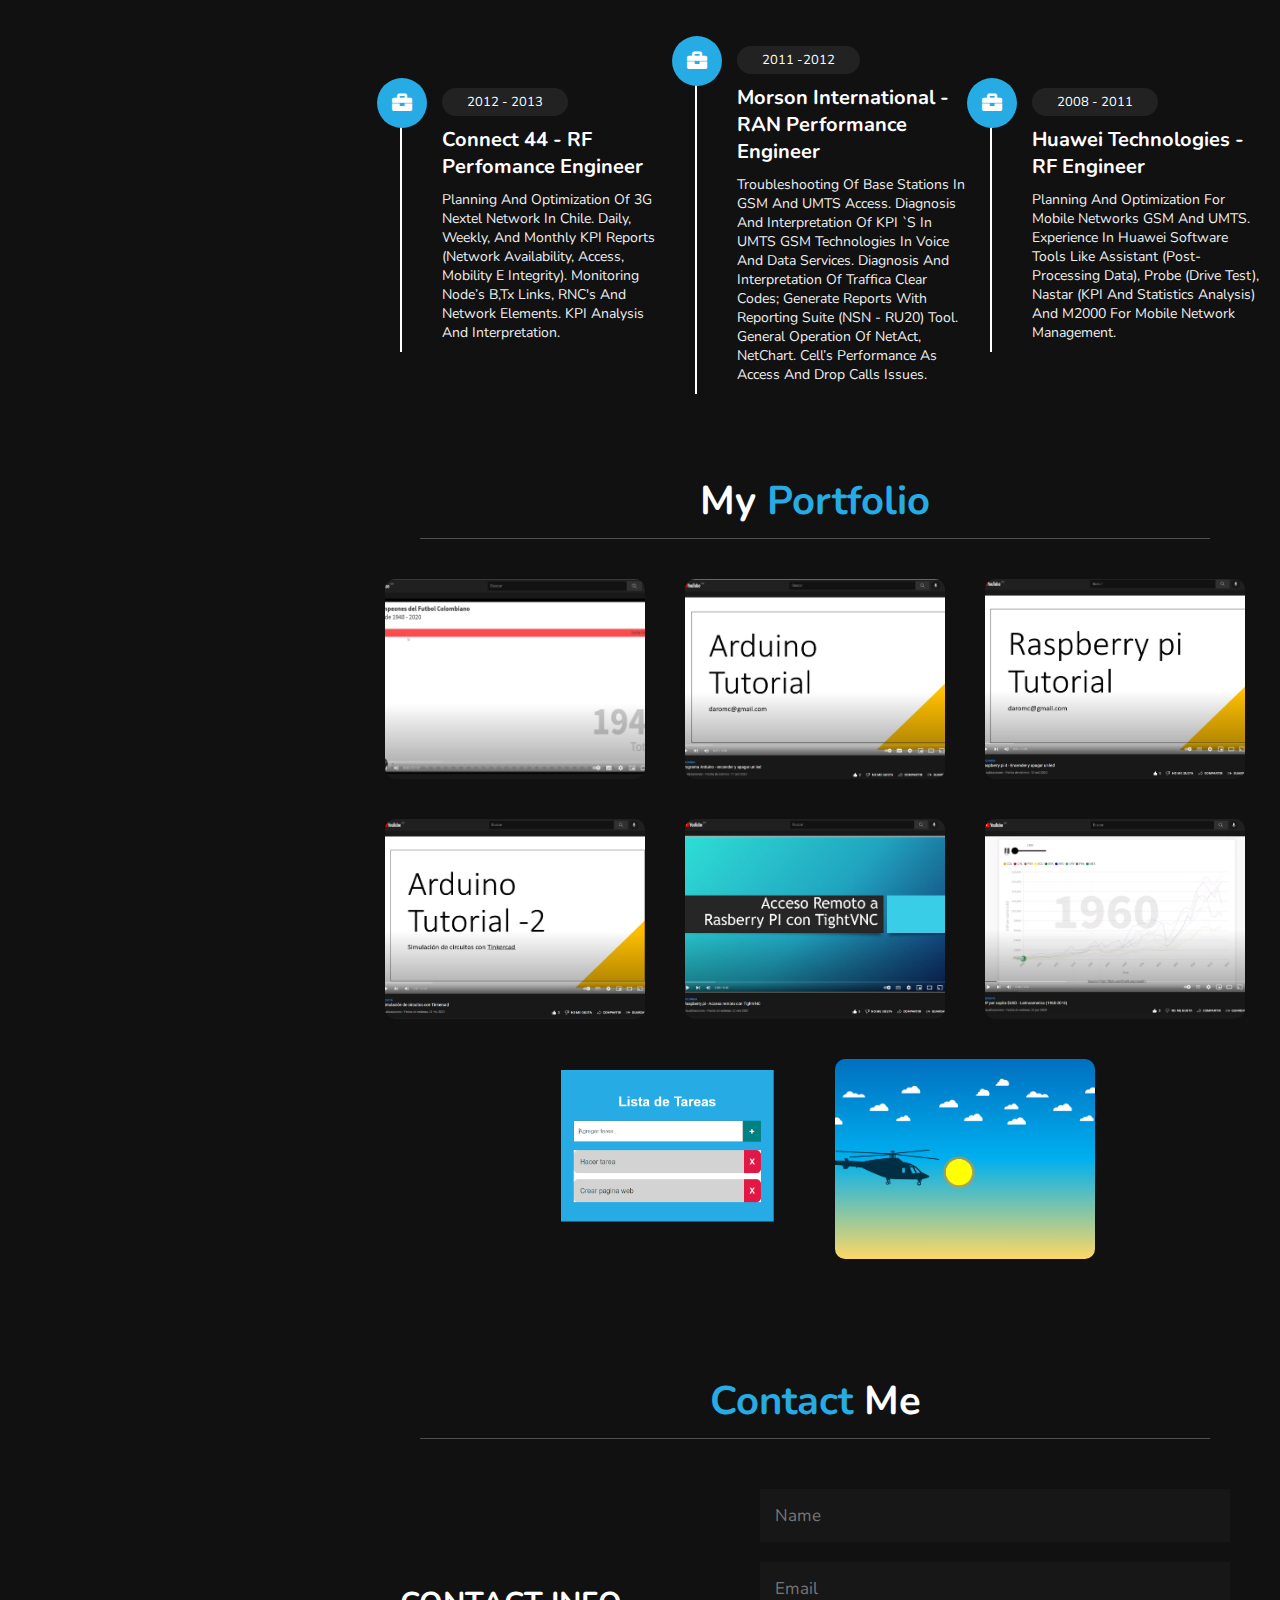
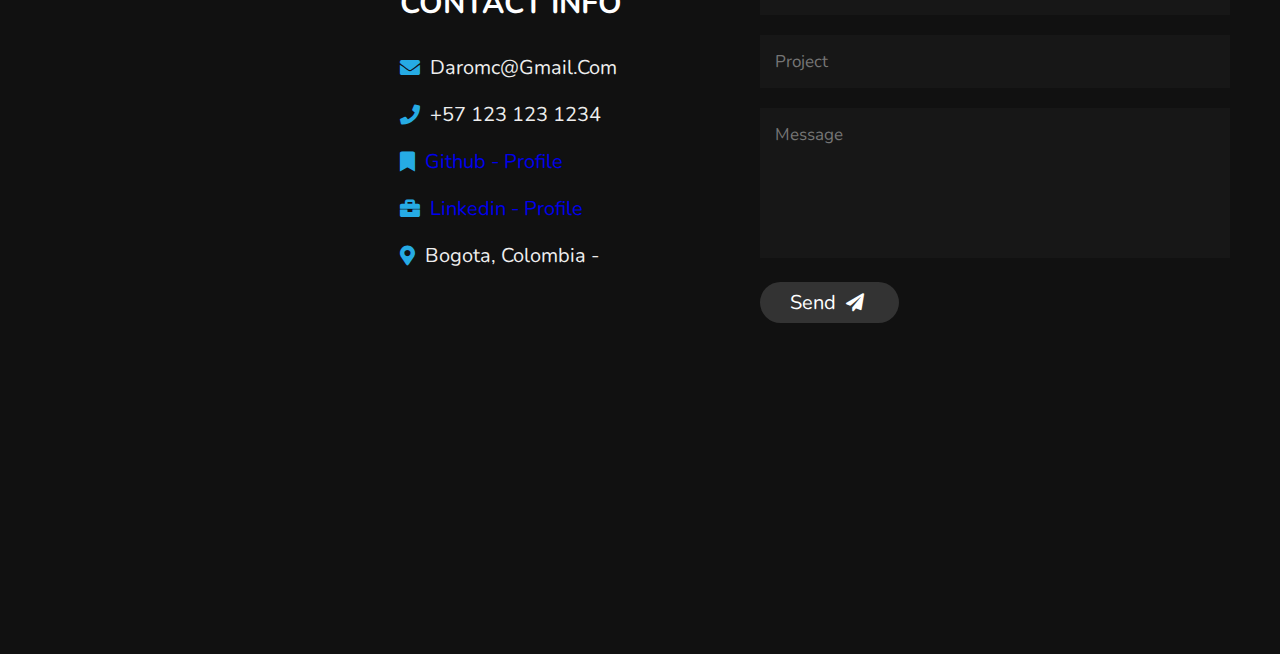
==== commit de732fb6: "7th hidden information" ====
--- a/index.html
+++ b/index.html
@@ -70,7 +70,7 @@
         <h3> <span> Name : </span> Dario Romo </h3>
         <h3> <span> Age : </span> 37 </h3>
         <h3> <span> Qualification : </span> Telecommunications engineer </h3>
-        <h3> <span> Post : </span> RF Engineer & MBA</h3>
+        <h3> <span> Post : </span> RF Engineer </h3>
         <h3> <span> Languages : </span>
             <p> </p>
             <p><img src="images/Espana.svg.png" width="40" height="20" /> Spanish: 100%</p> 
@@ -78,7 +78,7 @@
             <p><img src="images/Brazil.svg.png" width="40" height="20" /> Portuguese: 50%</p> 
         </h3>
 
-        <a href="images/Hoja_De_vida_Dario_Romo_.pdf"><button class="btn"> download CV <i class="fas fa-download"></i> </button></a>
+        <a href="#"><button class="btn"> download CV <i class="fas fa-download"></i> </button></a>
     </div>
 
     <div class="counter">
@@ -271,9 +271,9 @@
 
         <div class="info">
             <h3> <i class="fas fa-envelope"></i>daromc@gmail.com</h3>
-            <h3> <i class="fas fa-phone"></i> +57 321 4921197 </h3>
+            <h3> <i class="fas fa-phone"></i>+57 123 123 1234</h3>
             <h3> <i class="fas fa-bookmark"></i><a href="https://github.com/daromc"> Github - profile </a></h3>
-            <h3> <i class="fas fa-briefcase"></i><a href="https://www.linkedin.com/in/dario-fernando-romo-cabrera-b8348747/"> Linkedin - profile </a></h3>
+            <h3> <i class="fas fa-briefcase"></i><a href="#"> Linkedin - profile </a></h3>
             <h3> <i class="fas fa-map-marker-alt"></i> Bogota, Colombia - </h3>
         </div>
 
--- a/style.css
+++ b/style.css
@@ -101,6 +101,8 @@
     object-fit: cover;
     margin-bottom: 1rem;
     border:.7rem solid var(--yellow);
+    opacity: 0.5;
+    background: linear-gradient(0deg, rgba(102,254,255,1) 0%, rgba(0,4,192,1) 100%);
 }
 
 header .user .name{
